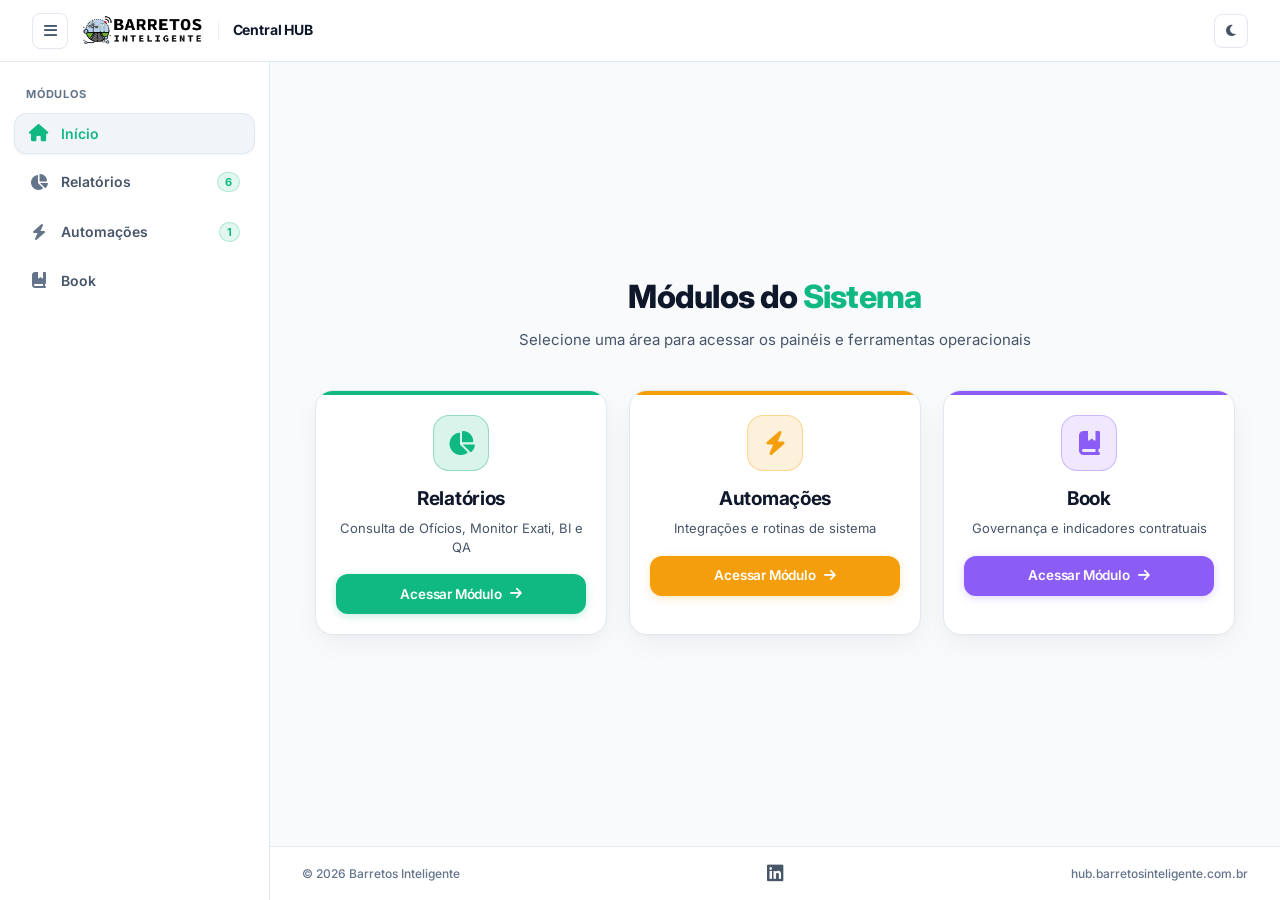
==== 00 - HUB/index.html @ e4163167 "feat(relatorios): adicionar dashboard BI PMO integrado com redirecionamento Power BI" ====
<!DOCTYPE html>
<html lang="pt-BR" data-theme="light">
<head>
    <script>
        (function() {
            try {
                var t = localStorage.getItem('pmo_theme') || localStorage.getItem('theme') || 'light';
                document.documentElement.setAttribute('data-theme', t);
            } catch (e) {}
        })();
    </script>
    <meta charset="UTF-8">
    <meta name="viewport" content="width=device-width, initial-scale=1.0, maximum-scale=1.0, user-scalable=no, viewport-fit=cover">
    <title>Central HUB • Barretos Inteligente</title>
    
    <!-- Favicon -->
    <link rel="icon" type="image/png" href="./img/favicon.png">
    <link rel="apple-touch-icon" href="./img/favicon.png">

    <!-- Google Fonts: Inter -->
    <link rel="preconnect" href="https://fonts.googleapis.com">
    <link rel="preconnect" href="https://fonts.gstatic.com" crossorigin>
    <link href="https://fonts.googleapis.com/css2?family=Inter:wght@300;400;500;600;700;800&display=swap" rel="stylesheet">

    <!-- Font Awesome Icons 6 -->
    <link rel="stylesheet" href="https://cdnjs.cloudflare.com/ajax/libs/font-awesome/6.5.1/css/all.min.css">

    <!-- CSS Oficial do HUB -->
    <link rel="stylesheet" href="./css/style.css">
    <link rel="stylesheet" href="./css/sidebar.css">
</head>
<body>
    <div class="hub-layout">
        <!-- Top Navigation Bar -->
        <header class="navbar">
            <div class="nav-left">
                <button id="btnToggleSidebar" class="sidebar-toggle-btn" title="Recolher / Expandir menu lateral" aria-label="Alternar barra lateral">
                    <i class="fa-solid fa-bars"></i>
                </button>
                <div class="brand-logo" id="brandLogoContainer">
                    <a href="/" class="brand-logo-link" id="mainBrandLogo" title="Barretos Inteligente - Central HUB">
                        <img src="./img/logo-ipbarretos-horizontal-alta.png" alt="Barretos Inteligente" class="brand-logo-img">
                    </a>
                    <div class="brand-divider"></div>
                    <div class="brand-text">
                        <span class="brand-title" id="hubBrandTitle">Central HUB</span>
                    </div>
                </div>
            </div>

            <div class="nav-right">
                <button id="btnThemeToggle" class="nav-btn" title="Alternar tema claro / escuro" aria-label="Alternar tema">
                    <i class="fa-solid fa-moon"></i>
                </button>
            </div>
        </header>

        <!-- Hub Body: Sidebar Lateral + Área Principal -->
        <div class="hub-body-wrapper">
            <!-- Barra Lateral Executiva -->
            <aside class="hub-sidebar" id="hubSidebar">
                <div class="sidebar-inner">
                    <div class="sidebar-section-label">Módulos</div>

                    <nav class="sidebar-nav" aria-label="Navegação Lateral">
                        <!-- Início / Home -->
                        <div class="sidebar-group">
                            <button class="sidebar-item active" data-tab="home" id="tabBtnHome" title="Página Inicial do HUB">
                                <div class="item-left">
                                    <i class="fa-solid fa-house item-icon"></i>
                                    <span class="item-text">Início</span>
                                </div>
                            </button>
                        </div>

                        <!-- Módulo 1: Relatórios -->
                        <div class="sidebar-group">
                            <button class="sidebar-item" data-tab="relatorios" id="tabBtnRelatorios" title="Módulo de Relatórios">
                                <div class="item-left">
                                    <i class="fa-solid fa-chart-pie item-icon"></i>
                                    <span class="item-text">Relatórios</span>
                                </div>
                                <span class="sidebar-badge" title="6 páginas disponíveis">6</span>
                            </button>

                            <!-- Submenu com as páginas vinculadas a Relatórios -->
                            <div class="sidebar-submenu" id="subRelatorios" style="display: none;">
                                <a href="/oficios" class="sidebar-subitem" id="sideLinkOficios" title="Acessar Consulta de Ofícios">
                                    <i class="fa-solid fa-folder-open sub-icon green"></i>
                                    <span class="sub-text">Consulta de Ofícios</span>
                                </a>
                                <a href="/exati" class="sidebar-subitem" id="sideLinkExati" title="Acessar Monitor Exati">
                                    <i class="fa-solid fa-chart-line sub-icon blue"></i>
                                    <span class="sub-text">Monitor Exati</span>
                                </a>
                                <a href="https://app.powerbi.com/links/31OdxYhV_S?ctid=8f24b6d2-08f5-4c1b-ad53-63695583dc0e&pbi_source=linkShare" target="_blank" rel="noopener noreferrer" class="sidebar-subitem" id="sideLinkBIEstoque" title="Acessar BI Estoque (Power BI)">
                                    <i class="fa-solid fa-chart-column sub-icon amber"></i>
                                    <span class="sub-text">BI Estoque</span>
                                </a>
                                <a href="https://app.powerbi.com/links/JFXSnNv-2H?ctid=8f24b6d2-08f5-4c1b-ad53-63695583dc0e&pbi_source=linkShare" target="_blank" rel="noopener noreferrer" class="sidebar-subitem" id="sideLinkBIPMO" title="Acessar BI PMO (Power BI)">
                                    <i class="fa-solid fa-diagram-project sub-icon amber"></i>
                                    <span class="sub-text">BI PMO</span>
                                </a>
                                <a href="/qa" class="sidebar-subitem" id="sideLinkQA" title="Acessar QA do Site">
                                    <i class="fa-solid fa-shield-halved sub-icon purple"></i>
                                    <span class="sub-text">QA do Site</span>
                                </a>
                                <a href="/painel-alison" class="sidebar-subitem" id="sideLinkPainelAlison" title="Acessar Painel Alison (Acesso Restrito)">
                                    <i class="fa-solid fa-user-shield sub-icon green"></i>
                                    <span class="sub-text">Painel Alison</span>
                                </a>
                            </div>
                        </div>

                        <!-- Módulo 2: Automações -->
                        <div class="sidebar-group">
                            <button class="sidebar-item" data-tab="automacoes" id="tabBtnAutomacoes" title="Módulo de Automações">
                                <div class="item-left">
                                    <i class="fa-solid fa-bolt item-icon"></i>
                                    <span class="item-text">Automações</span>
                                </div>
                                <span class="sidebar-badge" title="1 ferramenta disponível">1</span>
                            </button>

                            <!-- Submenu com as ferramentas de Automações -->
                            <div class="sidebar-submenu" id="subAutomacoes" style="display: none;">
                                <a href="/sala-agentes" class="sidebar-subitem" id="sideLinkSala" title="Sala de Agentes Autônomos">
                                    <i class="fa-solid fa-robot sub-icon purple"></i>
                                    <span class="sub-text">Sala de Agentes</span>
                                </a>
                            </div>
                        </div>

                        <!-- Módulo 3: Book -->
                        <div class="sidebar-group">
                            <button class="sidebar-item" data-tab="book" id="tabBtnBook" title="Módulo Book">
                                <div class="item-left">
                                    <i class="fa-solid fa-book-bookmark item-icon"></i>
                                    <span class="item-text">Book</span>
                                </div>
                            </button>
                        </div>
                    </nav>
                </div>
            </aside>

            <!-- Área Central de Conteúdo -->
            <div class="hub-main-area">
                <main class="hub-main">
                    <!-- PAINEL 0: INÍCIO (Primeira Página - Exibe os 3 Módulos) -->
                    <section class="hub-tab-panel active" id="panelHome">
                        <div class="hub-container">

                            <header class="hub-header">
                                <h1 class="hub-title">Módulos do <span>Sistema</span></h1>
                                <p class="hub-subtitle">Selecione uma área para acessar os painéis e ferramentas operacionais</p>
                            </header>

                            <div class="modules-home-grid">
                                <!-- Card 1: Relatórios -->
                                <div class="module-home-card relatorios-card" data-tab-target="relatorios">
                                    <div class="portal-card-glow"></div>
                                    <div class="portal-icon-box">
                                        <i class="fa-solid fa-chart-pie"></i>
                                    </div>
                                    <h2 class="portal-name">Relatórios</h2>
                                    <p class="module-home-desc">Consulta de Ofícios, Monitor Exati, BI e QA</p>
                                    <div class="portal-action-btn">
                                        <span>Acessar Módulo</span>
                                        <i class="fa-solid fa-arrow-right"></i>
                                    </div>
                                </div>

                                <!-- Card 2: Automações -->
                                <div class="module-home-card automacoes-card" data-tab-target="automacoes">
                                    <div class="portal-card-glow glow-amber"></div>
                                    <div class="portal-icon-box amber">
                                        <i class="fa-solid fa-bolt"></i>
                                    </div>
                                    <h2 class="portal-name">Automações</h2>
                                    <p class="module-home-desc">Integrações e rotinas de sistema</p>
                                    <div class="portal-action-btn amber">
                                        <span>Acessar Módulo</span>
                                        <i class="fa-solid fa-arrow-right"></i>
                                    </div>
                                </div>

                                <!-- Card 3: Book -->
                                <div class="module-home-card book-card" data-tab-target="book">
                                    <div class="portal-card-glow glow-purple"></div>
                                    <div class="portal-icon-box purple">
                                        <i class="fa-solid fa-book-bookmark"></i>
                                    </div>
                                    <h2 class="portal-name">Book</h2>
                                    <p class="module-home-desc">Governança e indicadores contratuais</p>
                                    <div class="portal-action-btn purple">
                                        <span>Acessar Módulo</span>
                                        <i class="fa-solid fa-arrow-right"></i>
                                    </div>
                                </div>
                            </div>
                        </div>
                    </section>

                    <!-- PAINEL 1: RELATÓRIOS (Contém Consulta de Ofícios e Monitor Exati) -->
                    <section class="hub-tab-panel" id="panelRelatorios">
                        <div class="hub-container">
                            <div class="back-nav-bar">
                                <button class="btn-back-home" data-tab-back="home">
                                    <i class="fa-solid fa-arrow-left"></i>
                                    <span>Voltar aos Módulos</span>
                                </button>
                            </div>

                            <header class="hub-header">
                                <h1 class="hub-title">Módulo de <span>Relatórios</span></h1>
                                <p class="hub-subtitle">Painéis de inteligência documental e operações</p>
                            </header>

                            <div class="portal-grid">
                                <!-- Card 1: Consulta de Ofícios -->
                                <a href="/oficios" class="portal-card oficios-card" id="cardOficios" title="Acessar Consulta de Ofícios">
                                    <div class="portal-card-glow"></div>
                                    <div class="portal-icon-box">
                                        <i class="fa-solid fa-folder-open"></i>
                                    </div>
                                    <h2 class="portal-name">Consulta de Ofícios</h2>
                                    <div class="portal-action-btn" id="btnOpenOficios">
                                        <span>Acessar Painel de Ofícios</span>
                                        <i class="fa-solid fa-arrow-right"></i>
                                    </div>
                                </a>

                                <!-- Card 2: Monitor Exati -->
                                <a href="/exati" class="portal-card exati-card" id="cardExati" title="Acessar Monitor Exati">
                                    <div class="portal-card-glow"></div>
                                    <div class="portal-icon-box">
                                        <i class="fa-solid fa-chart-line"></i>
                                    </div>
                                    <h2 class="portal-name">Monitor Exati</h2>
                                    <div class="portal-action-btn blue" id="btnOpenExati">
                                        <span>Acessar Monitor Exati</span>
                                        <i class="fa-solid fa-arrow-right"></i>
                                    </div>
                                </a>

                                <!-- Card 3: BI Estoque -->
                                <a href="https://app.powerbi.com/links/31OdxYhV_S?ctid=8f24b6d2-08f5-4c1b-ad53-63695583dc0e&pbi_source=linkShare" target="_blank" rel="noopener noreferrer" class="portal-card bi-card" id="cardBIEstoque" title="Acessar BI Estoque no Power BI">
                                    <div class="portal-card-glow glow-amber"></div>
                                    <div class="portal-icon-box amber">
                                        <i class="fa-solid fa-chart-column"></i>
                                    </div>
                                    <h2 class="portal-name">BI Estoque</h2>
                                    <div class="portal-action-btn amber" id="btnOpenBIEstoque">
                                        <span>Acessar Power BI</span>
                                        <i class="fa-solid fa-arrow-up-right-from-square"></i>
                                    </div>
                                </a>

                                <!-- Card 4: BI PMO -->
                                <a href="https://app.powerbi.com/links/JFXSnNv-2H?ctid=8f24b6d2-08f5-4c1b-ad53-63695583dc0e&pbi_source=linkShare" target="_blank" rel="noopener noreferrer" class="portal-card bi-card" id="cardBIPMO" title="Acessar BI PMO no Power BI">
                                    <div class="portal-card-glow glow-amber"></div>
                                    <div class="portal-icon-box amber">
                                        <i class="fa-solid fa-diagram-project"></i>
                                    </div>
                                    <h2 class="portal-name">BI PMO</h2>
                                    <div class="portal-action-btn amber" id="btnOpenBIPMO">
                                        <span>Acessar Power BI</span>
                                        <i class="fa-solid fa-arrow-up-right-from-square"></i>
                                    </div>
                                </a>

                                <!-- Card 4: QA do Site -->
                                <a href="/qa" class="portal-card qa-card" id="cardQA" title="Acessar Auditoria & QA do Site">
                                    <div class="portal-card-glow glow-purple"></div>
                                    <div class="portal-icon-box purple">
                                        <i class="fa-solid fa-shield-halved"></i>
                                    </div>
                                    <h2 class="portal-name">QA do Site</h2>
                                    <div class="portal-action-btn purple" id="btnOpenQA">
                                        <span>Acessar Painel de QA</span>
                                        <i class="fa-solid fa-arrow-right"></i>
                                    </div>
                                </a>
                                <a href="/painel-alison" class="portal-card alison-card" id="cardPainelAlison" title="Acessar Painel Alison (Acesso Restrito)">
                                    <div class="portal-card-glow glow-green"></div>
                                    <div class="portal-icon-box green">
                                        <i class="fa-solid fa-user-shield"></i>
                                    </div>
                                    <h2 class="portal-name">Painel Alison</h2>
                                    <div class="portal-action-btn green" id="btnOpenPainelAlison">
                                        <span>Acessar Painel</span>
                                        <i class="fa-solid fa-lock"></i>
                                    </div>
                                </a>
                            </div>
                        </div>
                    </section>

                    <!-- PAINEL 2: AUTOMAÇÕES (Sala de Agentes Autônomos) -->
                    <section class="hub-tab-panel" id="panelAutomacoes">
                        <div class="hub-container">
                            <div class="back-nav-bar">
                                <button class="btn-back-home" data-tab-back="home">
                                    <i class="fa-solid fa-arrow-left"></i>
                                    <span>Voltar aos Módulos</span>
                                </button>
                            </div>

                            <header class="hub-header">
                                <h1 class="hub-title">Módulo de <span>Automações</span></h1>
                                <p class="hub-subtitle">Centro de inteligência e agentes virtuais autônomos</p>
                            </header>

                            <div class="portal-grid">
                                <a href="/sala-agentes" class="portal-card sala-card" id="cardSalaAgentes" title="Acessar Sala de Operações de Agentes">
                                    <div class="portal-card-glow"></div>
                                    <div class="portal-icon-box green">
                                        <i class="fa-solid fa-robot"></i>
                                    </div>
                                    <h2 class="portal-name">Sala de Agentes Autônomos</h2>
                                    <div class="portal-action-btn green" id="btnOpenSala">
                                        <span>Entrar na Sala de Agentes</span>
                                        <i class="fa-solid fa-arrow-right"></i>
                                    </div>
                                </a>
                            </div>
                        </div>
                    </section>

                    <!-- PAINEL 3: BOOK (Livro de Governança & Inovações) -->
                    <section class="hub-tab-panel" id="panelBook">
                        <div class="hub-container">
                            <div class="back-nav-bar">
                                <button class="btn-back-home" data-tab-back="home">
                                    <i class="fa-solid fa-arrow-left"></i>
                                    <span>Voltar aos Módulos</span>
                                </button>
                            </div>

                            <header class="hub-header">
                                <h1 class="hub-title">Módulo <span>Book</span></h1>
                                <p class="hub-subtitle">Governança viva, indicadores e inovações da concessão</p>
                            </header>

                            <div class="portal-grid">
                                <a href="/book" class="portal-card book-portal-card" id="cardBookPortal" title="Acessar Book de Governança">
                                    <div class="portal-card-glow glow-purple"></div>
                                    <div class="portal-icon-box purple">
                                        <i class="fa-solid fa-book-bookmark"></i>
                                    </div>
                                    <h2 class="portal-name">Book de Governança &amp; Inovação</h2>
                                    <div class="portal-action-btn purple" id="btnOpenBookPortal">
                                        <span>Acessar Livro de Governança</span>
                                        <i class="fa-solid fa-arrow-right"></i>
                                    </div>
                                </a>
                            </div>
                        </div>
                    </section>
                </main>

                <!-- Footer Oficial no Rodapé da Página -->
                <footer class="hub-footer">
                    <div class="footer-left">
                        <span>&copy; 2026 Barretos Inteligente</span>
                    </div>
                    <div class="footer-center">
                        <a href="https://www.linkedin.com/in/alisonviper/" target="_blank" rel="noopener noreferrer" class="footer-linkedin-link" title="LinkedIn • Alison Persil" aria-label="Perfil do LinkedIn de Alison Persil">
                            <i class="fa-brands fa-linkedin"></i>
                        </a>
                    </div>
                    <div class="footer-links">
                        <span>hub.barretosinteligente.com.br</span>
                    </div>
                </footer>
            </div>
        </div>
    </div>

    <!-- Script de Inicialização e Rádio Global -->
    <script src="/js/radio.js" defer></script>
    <script src="./js/hub.js"></script>
</body>
</html>
---- 00 - HUB/css/style.css ----
/* ==========================================================================
   BARRETOS INTELIGENTE - HUB CENTRAL PMO & CCO
   Launchpad Executivo Direto: Painel de Ofícios & Monitor Exati
   ========================================================================== */

:root, :root[data-theme="light"] {
    /* Color Palette - Light Theme (Default Corporativo PMO) */
    --bg-app: #f8fafc;
    --bg-main: #f8fafc;
    --bg-card: #ffffff;
    --bg-card-hover: #f1f5f9;
    --bg-header: #ffffff;

    --border-color: #e2e8f0;
    --border-subtle: #edf2f7;
    --border-card: #e2e8f0;
    --border-card-hover: #2563eb;

    --text-primary: #0f172a;
    --text-main: #0f172a;
    --text-secondary: #475569;
    --text-muted: #64748b;
    --text-dim: #94a3b8;

    --primary: #2563eb;
    --primary-hover: #1d4ed8;
    --primary-glow: rgba(37, 99, 235, 0.22);

    --accent-emerald: #10b981;
    --accent-emerald-hover: #059669;
    --accent-emerald-glow: rgba(16, 185, 129, 0.16);
    --accent-emerald-subtle: rgba(16, 185, 129, 0.08);
    
    --accent-blue: #2563eb;
    --accent-blue-hover: #1d4ed8;
    --accent-blue-glow: rgba(37, 99, 235, 0.16);
    --accent-blue-subtle: rgba(37, 99, 235, 0.08);

    --badge-bg: #f1f5f9;

    --shadow-sm: 0 1px 3px rgba(0, 0, 0, 0.05);
    --shadow-card: 0 10px 30px -4px rgba(15, 23, 42, 0.06), 0 2px 8px rgba(15, 23, 42, 0.02);
    --shadow-hover-emerald: 0 20px 40px -8px rgba(16, 185, 129, 0.24), 0 8px 16px rgba(16, 185, 129, 0.08);
    --shadow-hover-blue: 0 20px 40px -8px rgba(37, 99, 235, 0.24), 0 8px 16px rgba(37, 99, 235, 0.08);

    --radius-sm: 8px;
    --radius-md: 12px;
    --radius-lg: 20px;
    --radius-xl: 28px;
    --radius-full: 9999px;

    --transition: all 0.25s cubic-bezier(0.16, 1, 0.3, 1);
}

[data-theme="dark"] {
    /* Color Palette - Dark Theme (Modo CCO / Noturno Oficial) */
    --bg-app: #0b1120;
    --bg-main: #0b1120;
    --bg-card: #131c31;
    --bg-card-hover: #1e293b;
    --bg-header: #070d19;

    --border-color: #1e2d4a;
    --border-subtle: #19253d;
    --border-card: #1e2d4a;
    --border-card-hover: #3b82f6;

    --text-primary: #f8fafc;
    --text-main: #f8fafc;
    --text-secondary: #94a3b8;
    --text-muted: #64748b;
    --text-dim: #475569;

    --primary: #3b82f6;
    --primary-hover: #2563eb;
    --primary-glow: rgba(59, 130, 246, 0.25);

    --badge-bg: #1e293b;

    --shadow-sm: 0 1px 3px rgba(0, 0, 0, 0.4);
    --shadow-card: 0 14px 35px -5px rgba(0, 0, 0, 0.5);
    --shadow-hover-emerald: 0 22px 45px -5px rgba(16, 185, 129, 0.35);
    --shadow-hover-blue: 0 22px 45px -5px rgba(37, 99, 235, 0.35);
}

/* ==========================================================================
   Base & Reset
   ========================================================================== */
* {
    margin: 0;
    padding: 0;
    box-sizing: border-box;
}

html, body {
    height: 100%;
}

body {
    font-family: 'Inter', -apple-system, BlinkMacSystemFont, "Segoe UI", Roboto, sans-serif;
    background-color: var(--bg-main);
    color: var(--text-primary);
    line-height: 1.5;
    -webkit-font-smoothing: antialiased;
    overflow-x: hidden;
    transition: background-color 0.25s ease, color 0.25s ease;
}

.hub-layout {
    display: flex;
    flex-direction: column;
    min-height: 100vh;
}

/* ==========================================================================
   Top Navigation Bar
   ========================================================================== */
.navbar {
    height: 62px;
    background-color: var(--bg-header);
    border-bottom: 1px solid var(--border-color);
    display: flex;
    align-items: center;
    justify-content: space-between;
    padding: 0 32px;
    position: sticky;
    top: 0;
    z-index: 100;
    backdrop-filter: blur(12px);
    -webkit-backdrop-filter: blur(12px);
    transition: var(--transition);
}

.nav-left {
    display: flex;
    align-items: center;
}

.sidebar-toggle-btn {
    display: inline-flex;
    align-items: center;
    justify-content: center;
    width: 36px;
    height: 36px;
    border-radius: var(--radius-md);
    background: var(--bg-card);
    border: 1px solid var(--border-color);
    color: var(--text-secondary);
    font-size: 14px;
    cursor: pointer;
    transition: var(--transition);
    margin-right: 14px;
}

.sidebar-toggle-btn:hover {
    color: var(--text-primary);
    border-color: var(--accent-emerald);
    background: var(--bg-card-hover);
}

.brand-logo {
    display: flex;
    align-items: center;
    text-decoration: none;
    color: inherit;
    gap: 12px;
}

.brand-logo-link {
    display: inline-flex;
    align-items: center;
    text-decoration: none !important;
    line-height: 0;
    cursor: pointer;
    flex-shrink: 0;
}

.brand-logo-link:hover {
    text-decoration: none !important;
    opacity: 0.92;
}

.brand-logo-img {
    height: 32px;
    width: auto;
    max-width: 180px;
    object-fit: contain;
    transition: var(--transition);
}

[data-theme="dark"] .brand-logo-img {
    background: rgba(255, 255, 255, 0.95);
    padding: 2px 6px;
    border-radius: 6px;
    box-shadow: 0 2px 6px rgba(0, 0, 0, 0.3);
}

.brand-divider {
    height: 20px;
    width: 1px;
    background-color: var(--border-color);
    margin: 0 4px;
    opacity: 0.6;
}

.brand-text {
    display: flex;
    flex-direction: column;
    cursor: default;
    user-select: none;
}

.brand-title {
    font-size: 15px;
    font-weight: 700;
    letter-spacing: -0.2px;
    color: var(--text-primary);
    display: flex;
    align-items: center;
    gap: 6px;
    cursor: default;
}

.brand-title .hub-tag {
    font-size: 10px;
    font-weight: 800;
    text-transform: uppercase;
    padding: 2px 7px;
    border-radius: var(--radius-full);
    background: var(--accent-emerald-glow);
    color: var(--accent-emerald);
    letter-spacing: 0.5px;
}

.brand-subtitle {
    font-size: 11px;
    font-weight: 500;
    color: var(--text-muted);
}

.nav-right {
    display: flex;
    align-items: center;
    gap: 12px;
}

.system-status-pill {
    display: flex;
    align-items: center;
    gap: 8px;
    padding: 6px 14px;
    background: var(--badge-bg);
    border: 1px solid var(--border-color);
    border-radius: var(--radius-full);
    font-size: 12px;
    font-weight: 600;
    color: var(--text-secondary);
}

.pulse-dot {
    width: 8px;
    height: 8px;
    border-radius: 50%;
    background-color: var(--accent-emerald);
    box-shadow: 0 0 0 0 rgba(16, 163, 127, 0.7);
    animation: pulse 2s infinite cubic-bezier(0.66, 0, 0, 1);
}

@keyframes pulse {
    0% {
        box-shadow: 0 0 0 0 rgba(16, 163, 127, 0.7);
    }
    70% {
        box-shadow: 0 0 0 8px rgba(16, 163, 127, 0);
    }
    100% {
        box-shadow: 0 0 0 0 rgba(16, 163, 127, 0);
    }
}

.nav-btn {
    display: inline-flex;
    align-items: center;
    justify-content: center;
    width: 36px;
    height: 36px;
    border-radius: var(--radius-md);
    background-color: var(--bg-card);
    border: 1px solid var(--border-color);
    color: var(--text-secondary);
    font-size: 13px;
    cursor: pointer;
    transition: var(--transition);
}

.nav-btn:hover {
    color: var(--text-primary);
    border-color: var(--text-muted);
}

/* ==========================================================================
   Hub Layout: Body Wrapper, Sidebar & Main Content Area
   ========================================================================== */
.hub-body-wrapper {
    display: flex;
    flex: 1;
    min-height: calc(100vh - 62px);
    position: relative;
}

/* ==========================================================================
   Barra Lateral Executiva (Sidebar)
   ========================================================================== */
.hub-sidebar {
    width: 270px;
    min-width: 270px;
    background-color: var(--bg-card);
    border-right: 1px solid var(--border-color);
    display: flex;
    flex-direction: column;
    transition: width 0.28s cubic-bezier(0.16, 1, 0.3, 1), transform 0.28s cubic-bezier(0.16, 1, 0.3, 1);
    position: sticky;
    top: 62px;
    height: calc(100vh - 62px);
    max-height: calc(100vh - 62px);
    align-self: flex-start;
    overflow-y: auto;
    overflow-x: hidden;
    z-index: 40;
    flex-shrink: 0;
    box-sizing: border-box;
}

/* Custom scrollbar discreta para a sidebar quando necessário */
.hub-sidebar::-webkit-scrollbar {
    width: 4px;
}

.hub-sidebar::-webkit-scrollbar-track {
    background: transparent;
}

.hub-sidebar::-webkit-scrollbar-thumb {
    background: rgba(148, 163, 184, 0.3);
    border-radius: 4px;
}

.hub-sidebar::-webkit-scrollbar-thumb:hover {
    background: rgba(148, 163, 184, 0.5);
}

.hub-sidebar.collapsed {
    width: 78px;
    min-width: 78px;
}

.sidebar-inner {
    padding: 24px 14px;
    display: flex;
    flex-direction: column;
    min-height: 100%;
    box-sizing: border-box;
}

.sidebar-section-label {
    font-size: 11px;
    font-weight: 700;
    text-transform: uppercase;
    letter-spacing: 0.8px;
    color: var(--text-muted);
    padding: 0 12px 10px 12px;
    transition: opacity 0.2s ease;
}

.hub-sidebar.collapsed .sidebar-section-label {
    opacity: 0;
    height: 0;
    padding: 0;
    margin: 0;
    overflow: hidden;
}

.sidebar-nav {
    display: flex;
    flex-direction: column;
    gap: 6px;
}

.sidebar-group {
    display: flex;
    flex-direction: column;
}

.sidebar-item {
    width: 100%;
    display: flex;
    align-items: center;
    justify-content: space-between;
    padding: 11px 14px;
    border-radius: var(--radius-md);
    border: 1px solid transparent;
    background: transparent;
    color: var(--text-secondary);
    font-family: inherit;
    font-size: 14px;
    font-weight: 600;
    cursor: pointer;
    transition: var(--transition);
    text-align: left;
}

.sidebar-item:hover {
    background: var(--badge-bg);
    color: var(--text-primary);
}

.sidebar-item.active {
    background: var(--badge-bg);
    border-color: var(--border-color);
    color: var(--accent-emerald);
    box-shadow: var(--shadow-sm);
}

[data-theme="dark"] .sidebar-item.active {
    background: rgba(16, 185, 129, 0.1);
    border-color: rgba(16, 185, 129, 0.28);
    color: #34d399;
}

.sidebar-item .item-left {
    display: flex;
    align-items: center;
    gap: 12px;
}

.sidebar-item .item-icon {
    font-size: 16px;
    width: 20px;
    text-align: center;
    color: var(--text-muted);
    transition: color 0.2s ease, transform 0.2s ease;
}

.sidebar-item:hover .item-icon,
.sidebar-item.active .item-icon {
    color: var(--accent-emerald);
    transform: scale(1.08);
}

.sidebar-badge {
    font-size: 11px;
    font-weight: 700;
    padding: 2px 7px;
    border-radius: var(--radius-full);
    background: var(--accent-emerald-subtle);
    color: var(--accent-emerald);
    border: 1px solid rgba(16, 185, 129, 0.25);
}

.sidebar-pill-badge {
    display: none !important;
}

/* Submenu de páginas vinculadas (em Relatórios) */
.sidebar-submenu {
    display: flex;
    flex-direction: column;
    gap: 3px;
    padding: 4px 0 6px 36px;
    position: relative;
}

.sidebar-submenu::before {
    content: '';
    position: absolute;
    left: 23px;
    top: 4px;
    bottom: 8px;
    width: 2px;
    background: var(--border-color);
    border-radius: 2px;
}

.sidebar-subitem {
    display: flex;
    align-items: center;
    gap: 9px;
    padding: 7px 10px;
    border-radius: var(--radius-sm);
    color: var(--text-secondary);
    text-decoration: none;
    font-size: 12.5px;
    font-weight: 500;
    transition: var(--transition);
}

.sidebar-subitem:hover {
    background: var(--badge-bg);
    color: var(--text-primary);
    transform: translateX(2px);
}

.sidebar-subitem .sub-icon {
    font-size: 13px;
}

.sidebar-subitem .sub-icon.green,
.sidebar-subitem .sub-icon.emerald {
    color: var(--accent-emerald);
}

.sidebar-subitem .sub-icon.blue {
    color: var(--accent-blue);
}

.sidebar-subitem .sub-icon.purple {
    color: #a855f7;
}

.sidebar-subitem .sub-icon.amber,
.sidebar-subitem .sub-icon.yellow {
    color: #f59e0b;
}

.sidebar-spacer {
    flex: 1;
}

/* Card Informativo no Rodapé da Sidebar */
.sidebar-info-card {
    display: flex;
    align-items: center;
    gap: 12px;
    padding: 12px 14px;
    background: var(--badge-bg);
    border: 1px solid var(--border-color);
    border-radius: var(--radius-md);
    margin-top: 20px;
}

.sic-icon {
    width: 34px;
    height: 34px;
    border-radius: var(--radius-sm);
    background: var(--accent-emerald-glow);
    color: var(--accent-emerald);
    display: flex;
    align-items: center;
    justify-content: center;
    font-size: 15px;
    flex-shrink: 0;
}

.sic-title {
    font-size: 12px;
    font-weight: 700;
    color: var(--text-primary);
}

.sic-sub {
    font-size: 10.5px;
    color: var(--text-muted);
}

/* Ajustes no estado colapsado da barra lateral */
.hub-sidebar.collapsed .item-text,
.hub-sidebar.collapsed .sidebar-badge,
.hub-sidebar.collapsed .sidebar-pill-badge,
.hub-sidebar.collapsed .sidebar-submenu,
.hub-sidebar.collapsed .sic-info {
    display: none !important;
}

.hub-sidebar.collapsed .sidebar-item {
    justify-content: center;
    padding: 12px 0;
}

.hub-sidebar.collapsed .sidebar-item .item-left {
    gap: 0;
}

.hub-sidebar.collapsed .sidebar-item .item-icon {
    width: auto;
    font-size: 18px;
}

.hub-sidebar.collapsed .sidebar-info-card {
    justify-content: center;
    padding: 12px 0;
}

/* ==========================================================================
   Área Principal & Abas
   ========================================================================== */
.hub-main-area {
    flex: 1;
    display: flex;
    flex-direction: column;
    min-width: 0;
    background-color: var(--bg-main);
}

.hub-tab-panel {
    display: none;
    opacity: 0;
    width: 100%;
}

.hub-tab-panel.active {
    display: block;
    opacity: 1;
    animation: fadeInTab 0.28s cubic-bezier(0.16, 1, 0.3, 1);
}

@keyframes fadeInTab {
    from {
        opacity: 0;
        transform: translateY(6px);
    }
    to {
        opacity: 1;
        transform: translateY(0);
    }
}

/* Central Launchpad Main Section */
.hub-main {
    flex: 1;
    display: flex;
    flex-direction: column;
    align-items: center;
    justify-content: center;
    padding: 40px 24px;
}

.hub-container {
    max-width: 980px;
    width: 100%;
    margin: 0 auto;
    text-align: center;
}

.hub-header {
    margin-bottom: 38px;
}

.hub-header-badge {
    display: inline-flex;
    align-items: center;
    gap: 8px;
    padding: 5px 14px;
    border-radius: var(--radius-full);
    background: var(--badge-bg);
    border: 1px solid var(--border-color);
    color: var(--text-secondary);
    font-size: 11.5px;
    font-weight: 700;
    text-transform: uppercase;
    letter-spacing: 0.6px;
    margin-bottom: 14px;
}

.hub-header-badge i {
    color: var(--accent-emerald);
}

.hub-title {
    font-size: 32px;
    font-weight: 800;
    letter-spacing: -0.7px;
    color: var(--text-primary);
    margin-bottom: 8px;
}

.hub-title span {
    color: var(--accent-emerald);
}

.hub-subtitle {
    font-size: 15px;
    color: var(--text-secondary);
    font-weight: 400;
    max-width: 580px;
    margin: 0 auto;
}

/* ==========================================================================
   Portal Cards Grid (Os 2 Destaques Centrais)
   ========================================================================== */
.portal-grid {
    display: grid;
    grid-template-columns: repeat(2, 1fr);
    gap: 20px;
    max-width: 680px;
    margin: 0 auto;
    width: 100%;
}

.portal-card {
    background: var(--bg-card);
    border: 1.5px solid var(--border-color);
    border-radius: 18px;
    padding: 24px 20px 20px;
    display: flex;
    flex-direction: column;
    align-items: center;
    text-align: center;
    text-decoration: none;
    color: inherit;
    box-shadow: var(--shadow-card);
    transition: var(--transition);
    position: relative;
    overflow: hidden;
    cursor: pointer;
}

/* Accent Top Glow Line */
.portal-card-glow {
    position: absolute;
    top: 0;
    left: 0;
    right: 0;
    height: 4px;
    background: var(--accent-emerald);
    transition: var(--transition);
}

.portal-card.exati-card .portal-card-glow {
    background: var(--accent-blue);
}

.portal-card:hover {
    transform: translateY(-5px);
    background: var(--bg-card-hover);
}

.portal-card.oficios-card:hover {
    border-color: var(--accent-emerald);
    box-shadow: var(--shadow-hover-emerald);
}

.portal-card.exati-card:hover {
    border-color: var(--accent-blue);
    box-shadow: var(--shadow-hover-blue);
}

.portal-card.bi-card:hover {
    border-color: #f59e0b;
    box-shadow: 0 12px 28px -6px rgba(245, 158, 11, 0.35);
}

.portal-card.qa-card:hover {
    border-color: #8b5cf6;
    box-shadow: 0 12px 28px -6px rgba(139, 92, 246, 0.35);
}

/* Icon Box Compacto */
.portal-icon-box {
    width: 56px;
    height: 56px;
    border-radius: 16px;
    background: var(--accent-emerald-glow);
    border: 1px solid rgba(16, 163, 127, 0.35);
    display: flex;
    align-items: center;
    justify-content: center;
    font-size: 24px;
    color: var(--accent-emerald);
    margin-bottom: 14px;
    transition: var(--transition);
}

.portal-card.exati-card .portal-icon-box {
    background: var(--accent-blue-glow);
    border-color: rgba(37, 99, 235, 0.35);
    color: var(--accent-blue);
}

.portal-card:hover .portal-icon-box {
    transform: scale(1.08);
}

.portal-name {
    font-size: 19px;
    font-weight: 700;
    letter-spacing: -0.3px;
    color: var(--text-primary);
    margin-bottom: 16px;
}

/* Action Button Compacto - Padrão Unificado */
.portal-action-btn {
    width: 100%;
    height: 40px;
    border: none;
    outline: none;
    border-radius: var(--radius-md);
    background: var(--accent-emerald);
    color: #ffffff;
    font-size: 13.5px;
    font-weight: 600;
    font-family: inherit;
    letter-spacing: -0.2px;
    display: flex;
    align-items: center;
    justify-content: center;
    gap: 8px;
    transition: var(--transition);
    box-shadow: 0 2px 8px rgba(16, 185, 129, 0.25);
    cursor: pointer;
    user-select: none;
    box-sizing: border-box;
    text-decoration: none;
}

.portal-action-btn.blue {
    background: var(--accent-blue);
    box-shadow: 0 2px 8px rgba(37, 99, 235, 0.25);
}

.portal-action-btn.amber {
    background: #f59e0b;
    box-shadow: 0 2px 8px rgba(245, 158, 11, 0.25);
}

.portal-action-btn.purple {
    background: #8b5cf6;
    box-shadow: 0 2px 8px rgba(139, 92, 246, 0.25);
}

.portal-card:hover .portal-action-btn,
.module-home-card:hover .portal-action-btn {
    transform: translateY(-2px);
}

.portal-card:hover .portal-action-btn i,
.module-home-card:hover .portal-action-btn i {
    transform: translateX(5px);
    transition: transform 0.2s ease;
}

.portal-card.oficios-card:hover .portal-action-btn,
.module-home-card.relatorios-card:hover .portal-action-btn {
    background: var(--accent-emerald-hover);
    box-shadow: 0 6px 20px rgba(16, 185, 129, 0.45);
}

.portal-card.exati-card:hover .portal-action-btn,
.portal-card.exati-card:hover .portal-action-btn.blue {
    background: var(--accent-blue-hover);
    box-shadow: 0 6px 20px rgba(37, 99, 235, 0.45);
}

.portal-card.bi-card:hover .portal-action-btn,
.portal-card.bi-card:hover .portal-action-btn.amber {
    background: #d97706;
    box-shadow: 0 6px 20px rgba(245, 158, 11, 0.45);
}

.portal-card.qa-card:hover .portal-action-btn,
.portal-card.qa-card:hover .portal-action-btn.purple {
    background: #7c3aed;
    box-shadow: 0 6px 20px rgba(139, 92, 246, 0.45);
}

.module-home-card.automacoes-card:hover .portal-action-btn.amber {
    background: #d97706;
    box-shadow: 0 6px 20px rgba(245, 158, 11, 0.45);
}

.module-home-card.book-card:hover .portal-action-btn.purple {
    background: #7c3aed;
    box-shadow: 0 6px 20px rgba(139, 92, 246, 0.45);
}

/* ==========================================================================
   Grade de Módulos (Primeira Página / Home)
   ========================================================================== */
.modules-home-grid {
    display: grid;
    grid-template-columns: repeat(3, 1fr);
    gap: 22px;
    max-width: 920px;
    margin: 0 auto;
    width: 100%;
}

.module-home-card {
    background: var(--bg-card);
    border: 1.5px solid var(--border-color);
    border-radius: 18px;
    padding: 24px 20px 20px;
    display: flex;
    flex-direction: column;
    align-items: center;
    text-align: center;
    text-decoration: none;
    color: inherit;
    box-shadow: var(--shadow-card);
    transition: var(--transition);
    position: relative;
    overflow: hidden;
    cursor: pointer;
}

.module-home-card:hover {
    transform: translateY(-5px);
    background: var(--bg-card-hover);
}

.module-home-card.relatorios-card:hover {
    border-color: var(--accent-emerald);
    box-shadow: var(--shadow-hover-emerald);
}

.module-home-card.automacoes-card:hover {
    border-color: #f59e0b;
    box-shadow: 0 20px 40px -8px rgba(245, 158, 11, 0.28), 0 8px 16px rgba(245, 158, 11, 0.1);
}

.module-home-card.book-card:hover {
    border-color: #8b5cf6;
    box-shadow: 0 20px 40px -8px rgba(139, 92, 246, 0.28), 0 8px 16px rgba(139, 92, 246, 0.1);
}

.module-home-card .portal-name {
    margin-bottom: 6px;
}

.module-home-desc {
    font-size: 13px;
    color: var(--text-secondary);
    margin-bottom: 18px;
    line-height: 1.4;
    display: flex;
    align-items: center;
    justify-content: center;
}

.portal-card-glow.glow-amber {
    background: #f59e0b;
}

.portal-card-glow.glow-purple {
    background: #8b5cf6;
}

.portal-icon-box.amber {
    background: rgba(245, 158, 11, 0.14);
    border-color: rgba(245, 158, 11, 0.35);
    color: #f59e0b;
}

.portal-icon-box.purple {
    background: rgba(139, 92, 246, 0.14);
    border-color: rgba(139, 92, 246, 0.35);
    color: #8b5cf6;
}

/* ==========================================================================
   Navegação de Retorno & Placeholder Vazio
   ========================================================================== */
.back-nav-bar {
    width: 100%;
    max-width: 680px;
    margin: 0 auto 16px auto;
    display: flex;
    justify-content: flex-start;
}

.btn-back-home {
    display: inline-flex;
    align-items: center;
    gap: 8px;
    padding: 7px 16px;
    border-radius: var(--radius-full);
    background: var(--bg-card);
    border: 1px solid var(--border-color);
    color: var(--text-secondary);
    font-size: 13px;
    font-weight: 600;
    cursor: pointer;
    transition: var(--transition);
}

.btn-back-home:hover {
    color: var(--text-primary);
    border-color: var(--accent-emerald);
    background: var(--bg-card-hover);
    transform: translateX(-2px);
}

.empty-module-placeholder {
    max-width: 500px;
    margin: 40px auto 20px auto;
    padding: 48px 24px;
    border: 1.5px dashed var(--border-color);
    border-radius: 18px;
    display: flex;
    flex-direction: column;
    align-items: center;
    justify-content: center;
    gap: 14px;
    color: var(--text-muted);
}

.empty-module-placeholder i {
    font-size: 32px;
    opacity: 0.5;
}

.empty-module-placeholder p {
    font-size: 14px;
    font-weight: 500;
}

@media (max-width: 900px) {
    .modules-home-grid {
        grid-template-columns: 1fr;
        gap: 16px;
        max-width: 380px;
    }
}

/* ==========================================================================
   Footer
   ========================================================================== */
.hub-footer {
    height: 54px;
    border-top: 1px solid var(--border-color);
    background: var(--bg-header);
    padding: 0 32px;
    display: grid;
    grid-template-columns: 1fr auto 1fr;
    align-items: center;
    font-size: 12px;
    color: var(--text-muted);
    flex-shrink: 0;
    width: 100%;
    box-sizing: border-box;
    z-index: 20;
    margin-top: auto;
    transition: background-color 0.25s ease, border-color 0.25s ease, color 0.25s ease;
}

[data-theme="dark"] .hub-footer {
    background: var(--bg-header);
    border-top-color: var(--border-color);
    color: var(--text-muted);
}

.hub-footer .footer-left {
    justify-self: start;
    display: flex;
    align-items: center;
    gap: 8px;
    font-weight: 500;
}

.hub-footer .footer-center {
    justify-self: center;
    display: flex;
    align-items: center;
    justify-content: center;
}

.hub-footer .footer-links,
.hub-footer .footer-right {
    justify-self: end;
    display: flex;
    align-items: center;
    gap: 12px;
    font-weight: 500;
}

.hub-footer .footer-links a {
    color: var(--text-secondary);
    text-decoration: none;
    font-weight: 500;
    transition: var(--transition);
}

.hub-footer .footer-links a:hover {
    color: var(--accent-emerald);
}

/* Ícone Central do LinkedIn */
.footer-linkedin-link {
    display: inline-flex;
    align-items: center;
    justify-content: center;
    width: 32px;
    height: 32px;
    border-radius: 50%;
    color: var(--text-secondary);
    font-size: 19px;
    transition: all 0.22s cubic-bezier(0.16, 1, 0.3, 1);
    text-decoration: none;
    background: transparent;
    border: 1px solid transparent;
}

.footer-linkedin-link:hover {
    color: #0a66c2;
    background: rgba(10, 102, 194, 0.1);
    border-color: rgba(10, 102, 194, 0.25);
    transform: translateY(-2px) scale(1.15);
    box-shadow: 0 4px 12px rgba(10, 102, 194, 0.2);
}

[data-theme="dark"] .footer-linkedin-link:hover {
    color: #38bdf8;
    background: rgba(56, 189, 248, 0.12);
    border-color: rgba(56, 189, 248, 0.25);
    box-shadow: 0 4px 12px rgba(56, 189, 248, 0.25);
}

/* ==========================================================================
   Mobile & Responsive Adaptability (100% Fluido em Celulares e Tablets)
   ========================================================================== */
@media (max-width: 1024px) {
    .future-grid {
        grid-template-columns: repeat(2, 1fr);
        gap: 20px;
    }
}

@media (max-width: 860px) {
    .portal-grid {
        grid-template-columns: 1fr;
        gap: 20px;
    }
    .future-grid {
        grid-template-columns: 1fr;
        gap: 18px;
    }
    .navbar {
        padding: 0 16px;
    }
    .hub-sidebar {
        position: fixed;
        top: 0;
        bottom: 0;
        left: 0;
        height: 100vh;
        height: 100dvh;
        max-height: 100vh;
        max-height: 100dvh;
        z-index: 90;
        transform: translateX(-100%);
        box-shadow: none;
        visibility: hidden;
        pointer-events: none;
        padding-top: calc(62px + env(safe-area-inset-top, 0px));
        box-sizing: border-box;
        overflow-y: auto;
        overflow-x: hidden;
        transition: transform 0.28s cubic-bezier(0.16, 1, 0.3, 1), visibility 0.28s ease, box-shadow 0.28s ease;
    }
    .hub-sidebar.mobile-open {
        transform: translateX(0);
        visibility: visible;
        pointer-events: auto;
        box-shadow: 10px 0 30px rgba(0, 0, 0, 0.35);
    }
    .hub-title {
        font-size: 26px;
    }
    .portal-card {
        padding: 32px 24px 28px;
    }
    .portal-icon-box {
        width: 76px;
        height: 76px;
        font-size: 34px;
        margin-bottom: 18px;
    }
    .portal-action-btn {
        height: 48px;
        font-size: 14.5px;
    }
}

/* Telas Mobile Smartphones (iPhone & Android <= 600px) */
@media (max-width: 600px) {
    .navbar {
        height: 60px;
        min-height: 60px;
        padding: 0 12px;
    }
    .brand-logo {
        gap: 10px !important;
    }
    .brand-logo-img {
        height: 28px;
    }
    .brand-divider {
        display: block !important;
        height: 18px !important;
        width: 1px !important;
        background-color: var(--border-color) !important;
        margin: 0 2px !important;
        opacity: 0.6 !important;
    }
    .brand-title {
        font-size: 14px !important;
        font-weight: 700 !important;
        white-space: nowrap !important;
    }
    .brand-title .hub-tag,
    .brand-subtitle {
        display: none !important;
    }
    .nav-btn {
        width: 32px;
        height: 32px;
    }

    .hub-main {
        padding: 20px 14px 28px 14px;
    }
    .hub-header {
        margin-bottom: 22px;
    }
    .hub-header-badge {
        font-size: 10px;
        padding: 4px 10px;
        margin-bottom: 10px;
    }
    .hub-title {
        font-size: 22px;
        letter-spacing: -0.4px;
        margin-bottom: 6px;
    }
    .hub-subtitle {
        font-size: 13px;
        line-height: 1.4;
    }

    .portal-grid {
        gap: 14px;
    }
    .portal-card {
        padding: 18px 14px 14px !important;
        border-radius: 14px !important;
    }
    .portal-icon-box {
        width: 46px !important;
        height: 46px !important;
        font-size: 20px !important;
        border-radius: 12px !important;
        margin-bottom: 10px !important;
    }
    .portal-name {
        font-size: 16px !important;
        margin-bottom: 12px !important;
    }
    .portal-action-btn {
        height: 38px !important;
        font-size: 13px !important;
    }
    .portal-action-btn {
        height: 44px;
        font-size: 14px;
        border-radius: var(--radius-md);
    }

    .hub-footer {
        height: auto;
        padding: 16px 12px;
        flex-direction: column;
        gap: 8px;
        text-align: center;
        font-size: 11px;
    }
    .footer-links {
        flex-wrap: wrap;
        justify-content: center;
        gap: 8px;
    }
}
---- 00 - HUB/css/sidebar.css ----
/* ==========================================================================
   Barra Lateral Executiva (Sidebar) & Layout Wrapper Unificado
   Padrão Oficial PMO & CCO - Barretos Inteligente
   ========================================================================== */

:root, :root[data-theme="light"] {
    /* Color Palette - Light Theme (Default Corporativo PMO) */
    --bg-app: #f8fafc;
    --bg-main: #f8fafc;
    --bg-card: #ffffff;
    --bg-card-hover: #f1f5f9;
    --bg-header: #ffffff;

    --border-color: #e2e8f0;
    --border-subtle: #edf2f7;
    --border-card: #e2e8f0;
    --border-card-hover: #2563eb;

    --text-primary: #0f172a;
    --text-main: #0f172a;
    --text-secondary: #475569;
    --text-muted: #64748b;
    --text-dim: #94a3b8;

    --primary: #2563eb;
    --primary-hover: #1d4ed8;
    --primary-glow: rgba(37, 99, 235, 0.22);

    --accent-emerald: #10b981;
    --accent-emerald-hover: #059669;
    --accent-emerald-glow: rgba(16, 185, 129, 0.16);
    --accent-emerald-subtle: rgba(16, 185, 129, 0.08);

    --badge-bg: #f1f5f9;

    --radius-sm: 8px;
    --radius-md: 12px;
    --radius-lg: 20px;
    --radius-xl: 28px;
    --radius-full: 9999px;

    --transition: all 0.25s cubic-bezier(0.16, 1, 0.3, 1);
}

[data-theme="dark"] {
    /* Color Palette - Dark Theme (Modo CCO / Noturno Oficial) */
    --bg-app: #0b1120;
    --bg-main: #0b1120;
    --bg-card: #131c31;
    --bg-card-hover: #1e293b;
    --bg-header: #070d19;

    --border-color: #1e2d4a;
    --border-subtle: #19253d;
    --border-card: #1e2d4a;
    --border-card-hover: #3b82f6;

    --text-primary: #f8fafc;
    --text-main: #f8fafc;
    --text-secondary: #94a3b8;
    --text-muted: #64748b;
    --text-dim: #475569;

    --primary: #3b82f6;
    --primary-hover: #2563eb;
    --primary-glow: rgba(59, 130, 246, 0.25);

    --badge-bg: #1e293b;
}

/* ==========================================================================
   Layout Base & Reset Essencial
   ========================================================================== */
.hub-layout {
    display: flex;
    flex-direction: column;
    min-height: 100vh;
    width: 100%;
}

/* ==========================================================================
   Top Navigation Bar (Header Padronizado em Todas as Páginas)
   ========================================================================== */
.navbar {
    height: 62px;
    min-height: 62px;
    max-height: 62px;
    background-color: var(--bg-header, #ffffff);
    border-bottom: 1px solid var(--border-color, #e2e8f0);
    display: flex;
    align-items: center;
    justify-content: space-between;
    padding: 0 32px;
    position: sticky;
    top: 0;
    z-index: 100;
    box-sizing: border-box;
    backdrop-filter: blur(12px);
    -webkit-backdrop-filter: blur(12px);
    transition: var(--transition, all 0.25s ease);
}

[data-theme="dark"] .navbar {
    background-color: var(--bg-header, #070d19);
    border-bottom-color: var(--border-color, #1e2d4a);
}

.nav-left {
    display: flex;
    align-items: center;
    gap: 8px;
    flex-shrink: 0;
}

.nav-right {
    display: flex;
    align-items: center;
    gap: 12px;
    flex-shrink: 0;
}

.sidebar-toggle-btn {
    width: 36px;
    height: 36px;
    min-width: 36px;
    display: inline-flex;
    align-items: center;
    justify-content: center;
    background: transparent;
    border: 1px solid var(--border-color, #e2e8f0);
    border-radius: var(--radius-sm, 6px);
    color: var(--text-secondary, #475569);
    font-size: 15px;
    cursor: pointer;
    transition: var(--transition, all 0.2s ease);
    margin-right: 4px;
    flex-shrink: 0;
}

.sidebar-toggle-btn:hover {
    background: var(--badge-bg, rgba(0, 0, 0, 0.05));
    color: var(--text-primary, #0f172a);
}

[data-theme="dark"] .sidebar-toggle-btn {
    border-color: var(--border-color, #1e2d4a);
    color: var(--text-secondary, #94a3b8);
}

[data-theme="dark"] .sidebar-toggle-btn:hover {
    background: var(--badge-bg, #1e293b);
    color: var(--text-primary, #f8fafc);
}

/* ==========================================================================
   Padrão Unificado de Topbar: Logo e Título Desacoplado
   ========================================================================== */
.brand-logo {
    display: flex;
    align-items: center;
    gap: 10px;
    text-decoration: none !important;
    color: inherit !important;
    flex-shrink: 0;
    white-space: nowrap;
}

.brand-logo-link {
    display: inline-flex;
    align-items: center;
    text-decoration: none !important;
    line-height: 0;
    cursor: pointer;
    flex-shrink: 0;
}

.brand-logo-link:hover {
    text-decoration: none !important;
    opacity: 0.92;
}

.brand-logo-img {
    height: 32px !important;
    max-height: 32px !important;
    width: auto !important;
    max-width: 180px !important;
    object-fit: contain !important;
    display: block !important;
    flex-shrink: 0 !important;
    transition: var(--transition, all 0.2s ease);
}

[data-theme="dark"] .brand-logo-img {
    background: rgba(255, 255, 255, 0.95);
    padding: 2px 6px;
    border-radius: 6px;
    box-shadow: 0 2px 6px rgba(0, 0, 0, 0.3);
}

.brand-divider {
    height: 20px;
    width: 1px;
    background-color: var(--border-color, #e2e8f0);
    margin: 0 4px;
    opacity: 0.6;
    flex-shrink: 0;
}

[data-theme="dark"] .brand-divider {
    background-color: var(--border-color, #1e2d4a);
}

.brand-text {
    display: flex;
    flex-direction: column;
    white-space: nowrap;
    flex-shrink: 0;
    line-height: 1.2;
    cursor: default;
    user-select: none;
}

.brand-title {
    font-size: 14px;
    font-weight: 700;
    letter-spacing: -0.01em;
    color: var(--text-primary, #0f172a) !important;
    line-height: 1.2;
    white-space: nowrap;
    cursor: default;
}

[data-theme="dark"] .brand-title {
    color: var(--text-primary, #f8fafc) !important;
}

.brand-subtitle {
    font-size: 11px;
    font-weight: 500;
    color: var(--text-muted, #64748b);
}

/* Botões da Topbar & Status Pill */
.nav-btn {
    display: inline-flex;
    align-items: center;
    justify-content: center;
    gap: 6px;
    height: 34px;
    min-height: 34px;
    padding: 0 12px;
    border-radius: 8px;
    background-color: var(--bg-card, #ffffff);
    border: 1px solid var(--border-color, #e2e8f0);
    color: var(--text-secondary, #64748b);
    font-size: 13px;
    font-weight: 500;
    cursor: pointer;
    white-space: nowrap;
    box-sizing: border-box;
    flex-shrink: 0;
    transition: var(--transition, all 0.2s ease);
}

.nav-btn.icon-only,
.nav-btn:not(:has(span)) {
    width: 34px;
    min-width: 34px;
    padding: 0;
}

.nav-btn:hover {
    color: var(--text-primary, #0f172a);
    background-color: var(--bg-card-hover, #f1f5f9);
}

[data-theme="dark"] .nav-btn {
    background-color: #131c31;
    border-color: #1e2d4a;
    color: #94a3b8;
}

[data-theme="dark"] .nav-btn:hover {
    color: #f8fafc;
    background-color: #1e293b;
}

.system-status-pill {
    display: flex;
    align-items: center;
    gap: 8px;
    padding: 6px 14px;
    background: var(--badge-bg, #f1f5f9);
    border: 1px solid var(--border-color, #e2e8f0);
    border-radius: 9999px;
    font-size: 12px;
    font-weight: 600;
    color: var(--text-secondary, #475569);
    white-space: nowrap;
}

[data-theme="dark"] .system-status-pill {
    background: rgba(255, 255, 255, 0.05);
    border-color: #1e2d4a;
    color: #94a3b8;
}

/* Responsividade Mobile para Topbar */
@media (max-width: 768px) {
    .navbar {
        height: 56px !important;
        min-height: 56px !important;
        padding: 0 10px !important;
    }

    .nav-left {
        display: flex !important;
        align-items: center !important;
        gap: 4px !important;
        min-width: 0 !important;
        flex: 1 !important;
        overflow: hidden !important;
    }

    .brand-logo {
        gap: 4px !important;
        min-width: 0 !important;
        flex-shrink: 0 !important;
        display: flex !important;
        align-items: center !important;
    }

    .brand-logo-img {
        height: 22px !important;
        max-width: 78px !important;
        width: auto !important;
        object-fit: contain !important;
        flex-shrink: 0 !important;
    }

    .brand-divider {
        display: block !important;
        width: 1px !important;
        height: 14px !important;
        background-color: var(--border-color, #e2e8f0) !important;
        margin: 0 2px !important;
        flex-shrink: 0 !important;
        opacity: 0.6 !important;
    }

    .nav-right {
        gap: 6px !important;
        flex-shrink: 0 !important;
    }

    .brand-text {
        display: flex !important;
        flex-direction: column !important;
        min-width: 0 !important;
        overflow: hidden !important;
        flex-shrink: 1 !important;
        cursor: default !important;
    }

    .brand-title {
        display: block !important;
        font-size: 13px !important;
        font-weight: 700 !important;
        white-space: nowrap !important;
        overflow: hidden !important;
        text-overflow: ellipsis !important;
        color: var(--text-primary, #0f172a) !important;
        line-height: 1.2 !important;
        cursor: default !important;
    }

    [data-theme="dark"] .brand-title {
        color: var(--text-primary, #f8fafc) !important;
    }

    .system-status-pill {
        display: none !important;
    }

    .nav-btn span {
        display: none !important;
    }

    .nav-btn {
        width: 34px !important;
        min-width: 34px !important;
        padding: 0 !important;
        justify-content: center !important;
    }
}

.hub-body-wrapper {
    display: flex;
    flex: 1;
    min-height: calc(100vh - 62px);
    position: relative;
    width: 100%;
}

.hub-sidebar {
    width: 270px;
    min-width: 270px;
    background-color: var(--bg-card, #ffffff);
    border-right: 1px solid var(--border-color, #e2e8f0);
    display: flex;
    flex-direction: column;
    transition: width 0.28s cubic-bezier(0.16, 1, 0.3, 1), transform 0.28s cubic-bezier(0.16, 1, 0.3, 1);
    position: sticky;
    top: 62px;
    height: calc(100vh - 62px);
    max-height: calc(100vh - 62px);
    align-self: flex-start;
    overflow-y: auto;
    overflow-x: hidden;
    z-index: 40;
    flex-shrink: 0;
    box-sizing: border-box;
}

/* Custom scrollbar discreta para a sidebar quando necessário */
.hub-sidebar::-webkit-scrollbar {
    width: 4px;
}

.hub-sidebar::-webkit-scrollbar-track {
    background: transparent;
}

.hub-sidebar::-webkit-scrollbar-thumb {
    background: rgba(148, 163, 184, 0.3);
    border-radius: 4px;
}

.hub-sidebar::-webkit-scrollbar-thumb:hover {
    background: rgba(148, 163, 184, 0.5);
}

[data-theme="dark"] .hub-sidebar {
    background-color: var(--bg-card, #131c31);
    border-right-color: var(--border-color, #1e2d4a);
}

.hub-sidebar.collapsed {
    width: 78px;
    min-width: 78px;
}

.sidebar-inner {
    padding: 24px 14px;
    display: flex;
    flex-direction: column;
    min-height: 100%;
    box-sizing: border-box;
}

.sidebar-section-label {
    font-size: 11px;
    font-weight: 700;
    text-transform: uppercase;
    letter-spacing: 0.8px;
    color: var(--text-muted, #64748b);
    padding: 0 12px 10px 12px;
    transition: opacity 0.2s ease;
}

.hub-sidebar.collapsed .sidebar-section-label {
    opacity: 0;
    height: 0;
    padding: 0;
    margin: 0;
    overflow: hidden;
}

.sidebar-nav {
    display: flex;
    flex-direction: column;
    gap: 6px;
}

.sidebar-group {
    display: flex;
    flex-direction: column;
}

.sidebar-item {
    width: 100%;
    display: flex;
    align-items: center;
    justify-content: space-between;
    padding: 11px 14px;
    border-radius: var(--radius-md, 10px);
    border: 1px solid transparent;
    background: transparent;
    color: var(--text-secondary, #475569);
    font-family: inherit;
    font-size: 14px;
    font-weight: 600;
    cursor: pointer;
    transition: var(--transition, all 0.2s ease);
    text-align: left;
    text-decoration: none;
    box-sizing: border-box;
}

.sidebar-item:hover {
    background: var(--badge-bg, rgba(0, 0, 0, 0.05));
    color: var(--text-primary, #0f172a);
}

.sidebar-item.active {
    background: var(--badge-bg, rgba(0, 0, 0, 0.05));
    border-color: var(--border-color, #e2e8f0);
    color: var(--accent-emerald, #10b981);
    box-shadow: 0 1px 2px rgba(0, 0, 0, 0.05);
}

[data-theme="dark"] .sidebar-item {
    color: var(--text-secondary, #94a3b8);
}

[data-theme="dark"] .sidebar-item:hover {
    background: var(--badge-bg, #1e293b);
    color: var(--text-primary, #f8fafc);
}

[data-theme="dark"] .sidebar-item.active {
    background: rgba(16, 185, 129, 0.1);
    border-color: rgba(16, 185, 129, 0.28);
    color: #34d399;
}

.sidebar-item .item-left {
    display: flex;
    align-items: center;
    gap: 12px;
}

.sidebar-item .item-icon {
    font-size: 16px;
    width: 20px;
    text-align: center;
    color: var(--text-muted, #64748b);
    transition: color 0.2s ease, transform 0.2s ease;
}

.sidebar-item:hover .item-icon,
.sidebar-item.active .item-icon {
    color: var(--accent-emerald, #10b981);
    transform: scale(1.08);
}

.sidebar-badge {
    font-size: 11px;
    font-weight: 700;
    padding: 2px 7px;
    border-radius: 9999px;
    background: rgba(16, 185, 129, 0.12);
    color: var(--accent-emerald, #10b981);
    border: 1px solid rgba(16, 185, 129, 0.25);
}

.sidebar-pill-badge {
    display: none !important;
}

/* Submenu de páginas vinculadas */
.sidebar-submenu {
    display: flex;
    flex-direction: column;
    gap: 3px;
    padding: 4px 0 6px 36px;
    position: relative;
}

.sidebar-submenu::before {
    content: '';
    position: absolute;
    left: 23px;
    top: 4px;
    bottom: 8px;
    width: 2px;
    background: var(--border-color, #e2e8f0);
    border-radius: 2px;
}

[data-theme="dark"] .sidebar-submenu::before {
    background: var(--border-color, #1e2d4a);
}

.sidebar-subitem {
    display: flex;
    align-items: center;
    gap: 9px;
    padding: 7px 10px;
    border-radius: var(--radius-sm, 6px);
    color: var(--text-secondary, #475569);
    text-decoration: none;
    font-size: 12.5px;
    font-weight: 500;
    transition: var(--transition, all 0.2s ease);
}

.sidebar-subitem:hover {
    background: var(--badge-bg, rgba(0, 0, 0, 0.05));
    color: var(--text-primary, #0f172a);
    transform: translateX(2px);
}

[data-theme="dark"] .sidebar-subitem {
    color: var(--text-secondary, #94a3b8);
}

[data-theme="dark"] .sidebar-subitem:hover {
    background: var(--badge-bg, #1e293b);
    color: var(--text-primary, #f8fafc);
}

.sidebar-subitem.active {
    background: var(--badge-bg, rgba(0, 0, 0, 0.05));
    color: var(--accent-emerald, #10b981) !important;
    font-weight: 600;
}

[data-theme="dark"] .sidebar-subitem.active {
    background: rgba(16, 185, 129, 0.12);
    color: #34d399 !important;
}

.sidebar-subitem .sub-icon {
    font-size: 13px;
}

.sidebar-subitem .sub-icon.green,
.sidebar-subitem .sub-icon.emerald {
    color: var(--accent-emerald, #10b981);
}

.sidebar-subitem .sub-icon.blue {
    color: var(--accent-blue, #2563eb);
}

.sidebar-subitem .sub-icon.purple {
    color: #a855f7;
}

.sidebar-subitem .sub-icon.amber,
.sidebar-subitem .sub-icon.yellow {
    color: #f59e0b;
}

/* Colapsado */
.hub-sidebar.collapsed .item-text,
.hub-sidebar.collapsed .sidebar-badge,
.hub-sidebar.collapsed .sidebar-pill-badge,
.hub-sidebar.collapsed .sidebar-submenu {
    display: none !important;
}

.hub-sidebar.collapsed .sidebar-item {
    justify-content: center;
    padding: 12px 0;
}

.hub-sidebar.collapsed .sidebar-item .item-left {
    gap: 0;
}

.hub-sidebar.collapsed .sidebar-item .item-icon {
    width: auto;
    font-size: 18px;
}

/* Backdrop Mobile */
.sidebar-backdrop {
    display: none;
    position: fixed;
    top: 0;
    left: 0;
    right: 0;
    bottom: 0;
    background: rgba(0, 0, 0, 0.45);
    backdrop-filter: blur(2px);
    -webkit-backdrop-filter: blur(2px);
    z-index: 85;
    opacity: 0;
    pointer-events: none;
    transition: opacity 0.25s ease;
}

@media (max-width: 860px) {
    .sidebar-backdrop.active {
        display: block !important;
        opacity: 1 !important;
        pointer-events: auto !important;
    }
}

@media (min-width: 861px) {
    .sidebar-backdrop {
        display: none !important;
        opacity: 0 !important;
        pointer-events: none !important;
    }
}

/* Responsivo Mobile para Barra Lateral Executiva */
@media (max-width: 860px) {
    .hub-sidebar {
        position: fixed;
        top: 0;
        bottom: 0;
        left: 0;
        height: 100vh;
        height: 100dvh;
        max-height: 100vh;
        max-height: 100dvh;
        z-index: 90;
        transform: translateX(-100%);
        box-shadow: none;
        visibility: hidden;
        pointer-events: none;
        padding-top: calc(62px + env(safe-area-inset-top, 0px));
        box-sizing: border-box;
        overflow-y: auto;
        overflow-x: hidden;
        transition: transform 0.28s cubic-bezier(0.16, 1, 0.3, 1), visibility 0.28s ease, box-shadow 0.28s ease;
    }
    .hub-sidebar.mobile-open {
        transform: translateX(0);
        visibility: visible;
        pointer-events: auto;
        box-shadow: 10px 0 30px rgba(0, 0, 0, 0.35);
    }
    .sidebar-inner {
        padding: 18px 14px 32px 14px;
        min-height: auto;
    }
    .sidebar-section-label {
        display: block !important;
        opacity: 1 !important;
        font-size: 11px;
        font-weight: 700;
        text-transform: uppercase;
        letter-spacing: 0.9px;
        color: var(--text-muted, #64748b);
        padding: 4px 12px 12px 12px;
        margin: 0;
    }
}

/* ==========================================================================
   Estrutura de Conteúdo Principal & Endbar Oficial (Footer Corporativo)
   Padrão Unificado PMO / CCO - Barretos Inteligente
   ========================================================================== */

.hub-main-area {
    flex: 1;
    display: flex;
    flex-direction: column;
    min-width: 0;
    min-height: calc(100vh - 62px);
    background-color: var(--bg-main, #f8fafc);
}

[data-theme="dark"] .hub-main-area {
    background-color: var(--bg-main, #0b1120);
}

/* Endbar Oficial / Rodapé */
.hub-footer {
    height: 54px;
    border-top: 1px solid var(--border-color, #e2e8f0);
    background: var(--bg-header, #ffffff);
    padding: 0 32px;
    display: grid;
    grid-template-columns: 1fr auto 1fr;
    align-items: center;
    font-size: 12px;
    color: var(--text-muted, #64748b);
    flex-shrink: 0;
    width: 100%;
    box-sizing: border-box;
    z-index: 20;
    margin-top: auto;
    transition: background-color 0.25s ease, border-color 0.25s ease, color 0.25s ease;
}

[data-theme="dark"] .hub-footer {
    background: var(--bg-header, #0f172a);
    border-top-color: var(--border-color, #1e2d4a);
    color: var(--text-muted, #94a3b8);
}

.hub-footer .footer-left {
    justify-self: start;
    display: flex;
    align-items: center;
    gap: 8px;
    font-weight: 500;
}

.hub-footer .footer-center {
    justify-self: center;
    display: flex;
    align-items: center;
    justify-content: center;
}

.hub-footer .footer-links,
.hub-footer .footer-right {
    justify-self: end;
    display: flex;
    align-items: center;
    gap: 12px;
    font-weight: 500;
    color: var(--text-muted, #64748b);
}

[data-theme="dark"] .hub-footer .footer-links,
[data-theme="dark"] .hub-footer .footer-right {
    color: var(--text-muted, #94a3b8);
}

.hub-footer .footer-links a {
    color: var(--text-secondary, #475569);
    text-decoration: none;
    font-weight: 500;
    transition: var(--transition, all 0.2s ease);
}

.hub-footer .footer-links a:hover {
    color: var(--accent-emerald, #10b981);
}

/* Ícone Central do LinkedIn */
.footer-linkedin-link {
    display: inline-flex;
    align-items: center;
    justify-content: center;
    width: 32px;
    height: 32px;
    border-radius: 50%;
    color: var(--text-secondary, #64748b);
    font-size: 19px;
    transition: all 0.22s cubic-bezier(0.16, 1, 0.3, 1);
    text-decoration: none;
    background: transparent;
    border: 1px solid transparent;
}

.footer-linkedin-link:hover {
    color: #0a66c2;
    background: rgba(10, 102, 194, 0.1);
    border-color: rgba(10, 102, 194, 0.25);
    transform: translateY(-2px) scale(1.15);
    box-shadow: 0 4px 12px rgba(10, 102, 194, 0.2);
}

[data-theme="dark"] .footer-linkedin-link {
    color: var(--text-secondary, #94a3b8);
}

[data-theme="dark"] .footer-linkedin-link:hover {
    color: #38bdf8;
    background: rgba(56, 189, 248, 0.12);
    border-color: rgba(56, 189, 248, 0.25);
    box-shadow: 0 4px 12px rgba(56, 189, 248, 0.25);
}

/* Responsivo para Telas Menores */
@media (max-width: 768px) {
    .hub-footer {
        height: auto;
        padding: 16px 14px;
        grid-template-columns: 1fr;
        gap: 10px;
        text-align: center;
        font-size: 11px;
    }

    .hub-footer .footer-left,
    .hub-footer .footer-center,
    .hub-footer .footer-links,
    .hub-footer .footer-right {
        justify-self: center;
    }
}

/* ==================== BARRETOS INTELIGENTE FM • WIDGET GLOBAL ==================== */
.radio-toast {
    position: fixed;
    bottom: 24px;
    right: 24px;
    background: rgba(15, 23, 42, 0.94);
    backdrop-filter: blur(14px);
    -webkit-backdrop-filter: blur(14px);
    border: 1px solid rgba(16, 185, 129, 0.45);
    box-shadow: 0 10px 30px rgba(0, 0, 0, 0.55), 0 0 20px rgba(16, 185, 129, 0.25);
    color: #f8fafc;
    border-radius: 9999px;
    padding: 7px 14px;
    display: inline-flex;
    align-items: center;
    gap: 10px;
    font-size: 12.5px;
    font-weight: 500;
    z-index: 999999;
    opacity: 0;
    transform: translateY(20px);
    transition: all 0.3s cubic-bezier(0.16, 1, 0.3, 1);
    pointer-events: none;
    user-select: none;
}
.radio-toast.visivel {
    opacity: 1;
    transform: translateY(0);
    pointer-events: auto;
}
.radio-toast.mutado {
    border-color: rgba(245, 158, 11, 0.4);
    box-shadow: 0 10px 30px rgba(0, 0, 0, 0.55);
}
.radio-toast-icon {
    display: flex;
    align-items: center;
    justify-content: center;
    width: 26px;
    height: 26px;
    border-radius: 50%;
    background: rgba(16, 185, 129, 0.2);
    color: #10b981;
    font-size: 12px;
}
.radio-toast.mutado .radio-toast-icon {
    background: rgba(245, 158, 11, 0.2);
    color: #fbbf24;
}
.radio-toast-text {
    font-size: 12px;
    font-weight: 600;
    color: #f1f5f9;
    white-space: nowrap;
    max-width: 280px;
    overflow: hidden;
    text-overflow: ellipsis;
}
.radio-toast-actions {
    display: flex;
    align-items: center;
    gap: 6px;
    margin-left: 2px;
}
.radio-toast-btn {
    background: rgba(255, 255, 255, 0.08);
    border: 1px solid rgba(255, 255, 255, 0.12);
    color: #e2e8f0;
    cursor: pointer;
    width: 26px;
    height: 26px;
    border-radius: 50%;
    display: inline-flex;
    align-items: center;
    justify-content: center;
    font-size: 11px;
    transition: all 0.18s ease;
}
.radio-toast-btn:hover {
    color: #fff;
    background: rgba(255, 255, 255, 0.2);
    transform: scale(1.08);
}
.radio-toast-btn.mute-btn:hover {
    color: #f87171;
    border-color: rgba(239, 68, 68, 0.4);
}

/* Responsividade Mobile para o Widget da Rádio */
@media (max-width: 640px) {
    .radio-toast {
        left: 12px !important;
        right: 12px !important;
        bottom: calc(14px + env(safe-area-inset-bottom, 0px)) !important;
        width: auto !important;
        max-width: calc(100vw - 24px) !important;
        box-sizing: border-box !important;
        display: flex !important;
        align-items: center !important;
        justify-content: space-between !important;
        padding: 8px 14px !important;
        border-radius: 9999px !important;
        box-shadow: 0 10px 30px rgba(0, 0, 0, 0.8), 0 0 20px rgba(16, 185, 129, 0.3) !important;
    }

    .radio-toast-icon {
        flex-shrink: 0 !important;
        width: 26px !important;
        height: 26px !important;
        font-size: 11px !important;
    }

    .radio-toast-text {
        flex: 1 1 auto !important;
        min-width: 0 !important;
        overflow: hidden !important;
        text-overflow: ellipsis !important;
        white-space: nowrap !important;
        font-size: 11.5px !important;
        padding: 0 8px !important;
    }

    .radio-toast-btn {
        flex-shrink: 0 !important;
        width: 28px !important;
        height: 28px !important;
    }
}
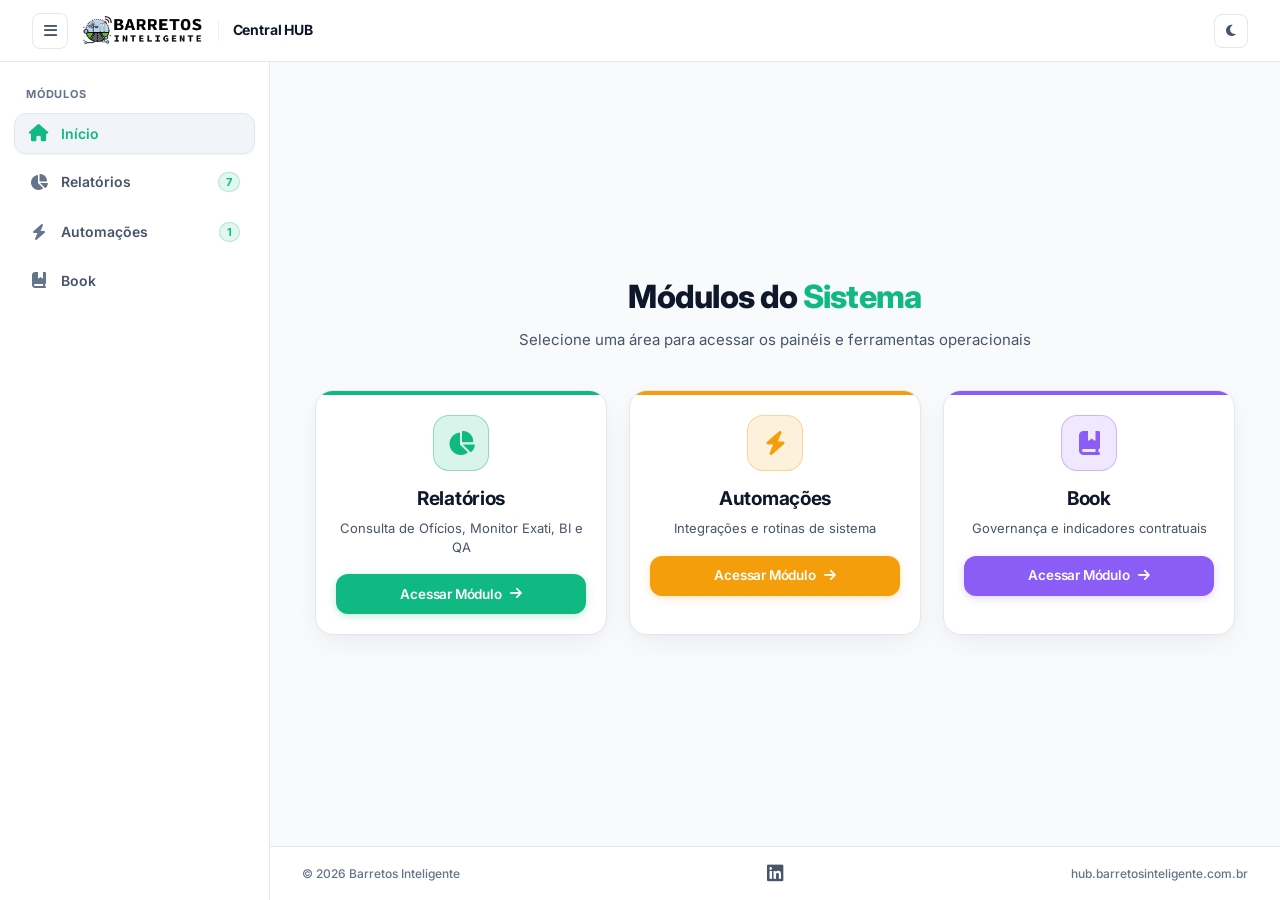
==== commit cb53a5fe: "feat(relatorios): adicionar painel BI Financeiro no Hub, sidebars e rotas" ====
--- a/00 - HUB/index.html
+++ b/00 - HUB/index.html
@@ -80,7 +80,7 @@
                                     <i class="fa-solid fa-chart-pie item-icon"></i>
                                     <span class="item-text">Relatórios</span>
                                 </div>
-                                <span class="sidebar-badge" title="6 páginas disponíveis">6</span>
+                                <span class="sidebar-badge" title="7 páginas disponíveis">7</span>
                             </button>
 
                             <!-- Submenu com as páginas vinculadas a Relatórios -->
@@ -92,6 +92,10 @@
                                 <a href="/exati" class="sidebar-subitem" id="sideLinkExati" title="Acessar Monitor Exati">
                                     <i class="fa-solid fa-chart-line sub-icon blue"></i>
                                     <span class="sub-text">Monitor Exati</span>
+                                </a>
+                                <a href="https://app.powerbi.com/links/XpQMjlIZWg?ctid=8f24b6d2-08f5-4c1b-ad53-63695583dc0e&pbi_source=linkShare&bookmarkGuid=72ea6fc5-3f5b-43fd-a4a5-baad9b97a1fc" target="_blank" rel="noopener noreferrer" class="sidebar-subitem" id="sideLinkBIFinanceiro" title="Acessar BI Financeiro (Power BI)">
+                                    <i class="fa-solid fa-coins sub-icon amber"></i>
+                                    <span class="sub-text">BI Financeiro</span>
                                 </a>
                                 <a href="https://app.powerbi.com/links/31OdxYhV_S?ctid=8f24b6d2-08f5-4c1b-ad53-63695583dc0e&pbi_source=linkShare" target="_blank" rel="noopener noreferrer" class="sidebar-subitem" id="sideLinkBIEstoque" title="Acessar BI Estoque (Power BI)">
                                     <i class="fa-solid fa-chart-column sub-icon amber"></i>
@@ -244,7 +248,20 @@
                                     </div>
                                 </a>
 
-                                <!-- Card 3: BI Estoque -->
+                                <!-- Card 3: BI Financeiro -->
+                                <a href="https://app.powerbi.com/links/XpQMjlIZWg?ctid=8f24b6d2-08f5-4c1b-ad53-63695583dc0e&pbi_source=linkShare&bookmarkGuid=72ea6fc5-3f5b-43fd-a4a5-baad9b97a1fc" target="_blank" rel="noopener noreferrer" class="portal-card bi-card" id="cardBIFinanceiro" title="Acessar BI Financeiro no Power BI">
+                                    <div class="portal-card-glow glow-amber"></div>
+                                    <div class="portal-icon-box amber">
+                                        <i class="fa-solid fa-coins"></i>
+                                    </div>
+                                    <h2 class="portal-name">BI Financeiro</h2>
+                                    <div class="portal-action-btn amber" id="btnOpenBIFinanceiro">
+                                        <span>Acessar Power BI</span>
+                                        <i class="fa-solid fa-arrow-up-right-from-square"></i>
+                                    </div>
+                                </a>
+
+                                <!-- Card 4: BI Estoque -->
                                 <a href="https://app.powerbi.com/links/31OdxYhV_S?ctid=8f24b6d2-08f5-4c1b-ad53-63695583dc0e&pbi_source=linkShare" target="_blank" rel="noopener noreferrer" class="portal-card bi-card" id="cardBIEstoque" title="Acessar BI Estoque no Power BI">
                                     <div class="portal-card-glow glow-amber"></div>
                                     <div class="portal-icon-box amber">
@@ -257,7 +274,7 @@
                                     </div>
                                 </a>
 
-                                <!-- Card 4: BI PMO -->
+                                <!-- Card 5: BI PMO -->
                                 <a href="https://app.powerbi.com/links/JFXSnNv-2H?ctid=8f24b6d2-08f5-4c1b-ad53-63695583dc0e&pbi_source=linkShare" target="_blank" rel="noopener noreferrer" class="portal-card bi-card" id="cardBIPMO" title="Acessar BI PMO no Power BI">
                                     <div class="portal-card-glow glow-amber"></div>
                                     <div class="portal-icon-box amber">
@@ -270,7 +287,7 @@
                                     </div>
                                 </a>
 
-                                <!-- Card 4: QA do Site -->
+                                <!-- Card 6: QA do Site -->
                                 <a href="/qa" class="portal-card qa-card" id="cardQA" title="Acessar Auditoria & QA do Site">
                                     <div class="portal-card-glow glow-purple"></div>
                                     <div class="portal-icon-box purple">
@@ -282,6 +299,8 @@
                                         <i class="fa-solid fa-arrow-right"></i>
                                     </div>
                                 </a>
+
+                                <!-- Card 7: Painel Alison -->
                                 <a href="/painel-alison" class="portal-card alison-card" id="cardPainelAlison" title="Acessar Painel Alison (Acesso Restrito)">
                                     <div class="portal-card-glow glow-green"></div>
                                     <div class="portal-icon-box green">
--- a/00 - HUB/css/sidebar.css
+++ b/00 - HUB/css/sidebar.css
@@ -1020,5 +1020,191 @@
     }
 }
 
-
-
+/* ==========================================================================
+   REGRAS GLOBAIS DE IMPRESSÃO / EXPORTAÇÃO EM PDF (@media print)
+   Garante remoção da barra lateral, topo, endbar (.hub-footer) e widgets
+   em todas as páginas do ecossistema, evitando sobreposição em tabelas e dados.
+   ========================================================================== */
+@media print {
+    /* 1. Ocultar completamente a navegação de tela, sidebar e endbar oficial */
+    .hub-footer,
+    footer.hub-footer,
+    footer,
+    .hub-sidebar,
+    .sidebar,
+    .sidebar-backdrop,
+    .sidebar-toggle-btn,
+    .navbar,
+    .hub-navbar,
+    .topbar,
+    .subnav-bar,
+    .subnav-container,
+    .radio-toast,
+    .modal-overlay,
+    .toast,
+    .nav-btn,
+    .btn-header,
+    .filter-popover,
+    .btn-filter-trigger,
+    .filter-dropdown-wrapper {
+        display: none !important;
+        visibility: hidden !important;
+        height: 0 !important;
+        min-height: 0 !important;
+        margin: 0 !important;
+        padding: 0 !important;
+        border: none !important;
+        opacity: 0 !important;
+        pointer-events: none !important;
+    }
+
+    /* 2. Resetar containers de layout para fluxo paginado natural */
+    html, body {
+        background: #ffffff !important;
+        color: #0f172a !important;
+        width: 100% !important;
+        height: auto !important;
+        min-height: 0 !important;
+        overflow: visible !important;
+        margin: 0 !important;
+        padding: 0 !important;
+    }
+
+    .hub-layout,
+    .hub-body-wrapper,
+    .hub-main-area,
+    .app-layout,
+    .main-container,
+    .exati-content-area,
+    .chat-content-area,
+    .content-body,
+    .main-content {
+        display: block !important;
+        width: 100% !important;
+        max-width: 100% !important;
+        min-width: 0 !important;
+        margin: 0 !important;
+        padding: 0 !important;
+        height: auto !important;
+        min-height: 0 !important;
+        overflow: visible !important;
+        position: static !important;
+        float: none !important;
+    }
+
+    /* 3. Evitar orfandade de títulos e garantir que títulos fiquem com suas tabelas */
+    .card-header,
+    .card-title,
+    .card-subtitle,
+    .section-title,
+    .section-subtitle {
+        page-break-after: avoid !important;
+        break-after: avoid !important;
+    }
+
+    .card.table-card,
+    .table-page-break {
+        page-break-before: always !important;
+        break-before: page !important;
+        margin-top: 0 !important;
+    }
+
+    /* 4. Densidade ultra-otimizada para tabelas caberem de 35 a 45 linhas por folha */
+    .card:has(table),
+    .card:has(.table-responsive),
+    .table-responsive,
+    table,
+    .data-table,
+    .documents-table,
+    .qa-table,
+    .analitico-table {
+        page-break-inside: auto !important;
+        break-inside: auto !important;
+    }
+
+    .table-responsive {
+        overflow: visible !important;
+        max-height: none !important;
+        height: auto !important;
+        display: block !important;
+        margin: 0 !important;
+        padding: 0 !important;
+    }
+
+    table,
+    .data-table,
+    .documents-table,
+    .qa-table,
+    .analitico-table {
+        width: 100% !important;
+        border-collapse: collapse !important;
+        font-size: 7pt !important;
+        line-height: 1.15 !important;
+    }
+
+    table th,
+    .data-table th,
+    .documents-table th,
+    .qa-table th,
+    .analitico-table th {
+        padding: 3.5px 5px !important;
+        font-size: 6.8pt !important;
+        font-weight: 700 !important;
+        text-transform: uppercase !important;
+        letter-spacing: 0.02em !important;
+        line-height: 1.15 !important;
+        background: #f1f5f9 !important;
+        color: #0f172a !important;
+        border-bottom: 2px solid #cbd5e1 !important;
+    }
+
+    table td,
+    .data-table td,
+    .documents-table td,
+    .qa-table td,
+    .analitico-table td {
+        padding: 2.5px 5px !important;
+        font-size: 7pt !important;
+        line-height: 1.15 !important;
+        border-bottom: 1px solid #e2e8f0 !important;
+        color: #334155 !important;
+        vertical-align: middle !important;
+    }
+
+    /* Badges, tags e pílulas ultra-compactas para não esticar as linhas */
+    .badge,
+    .badge-pill,
+    .badge-exclusao,
+    .kpi-tag-mes,
+    .status-badge {
+        padding: 1.5px 5px !important;
+        font-size: 6.5pt !important;
+        line-height: 1 !important;
+        border-radius: 3px !important;
+        display: inline-block !important;
+        vertical-align: middle !important;
+        margin: 0 !important;
+    }
+
+    .badge-tooltip-popup,
+    .badge-info-icon {
+        display: none !important;
+    }
+
+    thead {
+        display: table-header-group !important;
+    }
+
+    tbody {
+        display: table-row-group !important;
+    }
+
+    tr {
+        page-break-inside: avoid !important;
+        break-inside: avoid !important;
+        height: auto !important;
+    }
+}
+
+
+
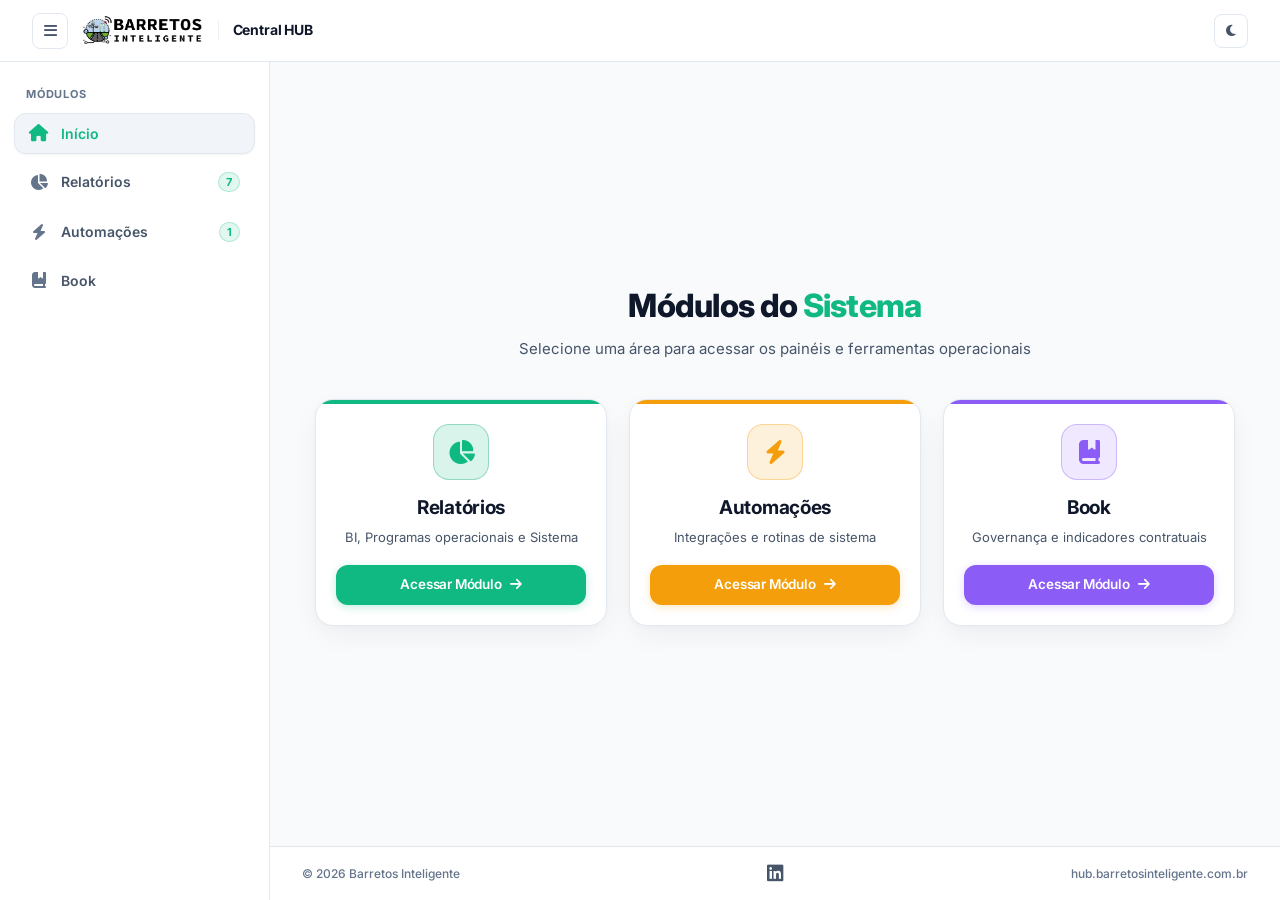
==== commit 2465ec38: "feat(ui): estruturar relatorios em 3 colunas executivas (BI, Programas, Sistema)" ====
--- a/00 - HUB/index.html
+++ b/00 - HUB/index.html
@@ -85,6 +85,24 @@
 
                             <!-- Submenu com as páginas vinculadas a Relatórios -->
                             <div class="sidebar-submenu" id="subRelatorios" style="display: none;">
+                                <div class="sidebar-submenu-heading"><i class="fa-solid fa-chart-pie"></i> BI</div>
+                                <a href="https://app.powerbi.com/links/XpQMjlIZWg?ctid=8f24b6d2-08f5-4c1b-ad53-63695583dc0e&pbi_source=linkShare&bookmarkGuid=72ea6fc5-3f5b-43fd-a4a5-baad9b97a1fc" target="_blank" rel="noopener noreferrer" class="sidebar-subitem" id="sideLinkBIFinanceiro" title="Acessar BI Financeiro (Power BI)" data-created-at="2026-10-19">
+                                    <i class="fa-solid fa-coins sub-icon amber"></i>
+                                    <span class="sub-text">BI Financeiro</span>
+                                    <span class="sub-badge-novo">NOVO</span>
+                                </a>
+                                <a href="https://app.powerbi.com/links/31OdxYhV_S?ctid=8f24b6d2-08f5-4c1b-ad53-63695583dc0e&pbi_source=linkShare" target="_blank" rel="noopener noreferrer" class="sidebar-subitem" id="sideLinkBIEstoque" title="Acessar BI Estoque (Power BI)" data-created-at="2026-10-15">
+                                    <i class="fa-solid fa-chart-column sub-icon amber"></i>
+                                    <span class="sub-text">BI Estoque</span>
+                                    <span class="sub-badge-novo">NOVO</span>
+                                </a>
+                                <a href="https://app.powerbi.com/links/JFXSnNv-2H?ctid=8f24b6d2-08f5-4c1b-ad53-63695583dc0e&pbi_source=linkShare" target="_blank" rel="noopener noreferrer" class="sidebar-subitem" id="sideLinkBIPMO" title="Acessar BI PMO (Power BI)" data-created-at="2026-10-19">
+                                    <i class="fa-solid fa-diagram-project sub-icon amber"></i>
+                                    <span class="sub-text">BI PMO</span>
+                                    <span class="sub-badge-novo">NOVO</span>
+                                </a>
+
+                                <div class="sidebar-submenu-heading"><i class="fa-solid fa-laptop-code"></i> Programas</div>
                                 <a href="/oficios" class="sidebar-subitem" id="sideLinkOficios" title="Acessar Consulta de Ofícios">
                                     <i class="fa-solid fa-folder-open sub-icon green"></i>
                                     <span class="sub-text">Consulta de Ofícios</span>
@@ -93,18 +111,8 @@
                                     <i class="fa-solid fa-chart-line sub-icon blue"></i>
                                     <span class="sub-text">Monitor Exati</span>
                                 </a>
-                                <a href="https://app.powerbi.com/links/XpQMjlIZWg?ctid=8f24b6d2-08f5-4c1b-ad53-63695583dc0e&pbi_source=linkShare&bookmarkGuid=72ea6fc5-3f5b-43fd-a4a5-baad9b97a1fc" target="_blank" rel="noopener noreferrer" class="sidebar-subitem" id="sideLinkBIFinanceiro" title="Acessar BI Financeiro (Power BI)">
-                                    <i class="fa-solid fa-coins sub-icon amber"></i>
-                                    <span class="sub-text">BI Financeiro</span>
-                                </a>
-                                <a href="https://app.powerbi.com/links/31OdxYhV_S?ctid=8f24b6d2-08f5-4c1b-ad53-63695583dc0e&pbi_source=linkShare" target="_blank" rel="noopener noreferrer" class="sidebar-subitem" id="sideLinkBIEstoque" title="Acessar BI Estoque (Power BI)">
-                                    <i class="fa-solid fa-chart-column sub-icon amber"></i>
-                                    <span class="sub-text">BI Estoque</span>
-                                </a>
-                                <a href="https://app.powerbi.com/links/JFXSnNv-2H?ctid=8f24b6d2-08f5-4c1b-ad53-63695583dc0e&pbi_source=linkShare" target="_blank" rel="noopener noreferrer" class="sidebar-subitem" id="sideLinkBIPMO" title="Acessar BI PMO (Power BI)">
-                                    <i class="fa-solid fa-diagram-project sub-icon amber"></i>
-                                    <span class="sub-text">BI PMO</span>
-                                </a>
+
+                                <div class="sidebar-submenu-heading"><i class="fa-solid fa-gears"></i> Sistema</div>
                                 <a href="/qa" class="sidebar-subitem" id="sideLinkQA" title="Acessar QA do Site">
                                     <i class="fa-solid fa-shield-halved sub-icon purple"></i>
                                     <span class="sub-text">QA do Site</span>
@@ -168,7 +176,7 @@
                                         <i class="fa-solid fa-chart-pie"></i>
                                     </div>
                                     <h2 class="portal-name">Relatórios</h2>
-                                    <p class="module-home-desc">Consulta de Ofícios, Monitor Exati, BI e QA</p>
+                                    <p class="module-home-desc">BI, Programas operacionais e Sistema</p>
                                     <div class="portal-action-btn">
                                         <span>Acessar Módulo</span>
                                         <i class="fa-solid fa-arrow-right"></i>
@@ -206,7 +214,7 @@
                         </div>
                     </section>
 
-                    <!-- PAINEL 1: RELATÓRIOS (Contém Consulta de Ofícios e Monitor Exati) -->
+                    <!-- PAINEL 1: RELATÓRIOS (Estruturado em 3 Colunas: BI, Programas e Sistema) -->
                     <section class="hub-tab-panel" id="panelRelatorios">
                         <div class="hub-container">
                             <div class="back-nav-bar">
@@ -218,100 +226,155 @@
 
                             <header class="hub-header">
                                 <h1 class="hub-title">Módulo de <span>Relatórios</span></h1>
-                                <p class="hub-subtitle">Painéis de inteligência documental e operações</p>
+                                <p class="hub-subtitle">Painéis de inteligência executiva, programas operacionais e governança</p>
                             </header>
 
-                            <div class="portal-grid">
-                                <!-- Card 1: Consulta de Ofícios -->
-                                <a href="/oficios" class="portal-card oficios-card" id="cardOficios" title="Acessar Consulta de Ofícios">
-                                    <div class="portal-card-glow"></div>
-                                    <div class="portal-icon-box">
-                                        <i class="fa-solid fa-folder-open"></i>
-                                    </div>
-                                    <h2 class="portal-name">Consulta de Ofícios</h2>
-                                    <div class="portal-action-btn" id="btnOpenOficios">
-                                        <span>Acessar Painel de Ofícios</span>
-                                        <i class="fa-solid fa-arrow-right"></i>
-                                    </div>
-                                </a>
-
-                                <!-- Card 2: Monitor Exati -->
-                                <a href="/exati" class="portal-card exati-card" id="cardExati" title="Acessar Monitor Exati">
-                                    <div class="portal-card-glow"></div>
-                                    <div class="portal-icon-box">
-                                        <i class="fa-solid fa-chart-line"></i>
-                                    </div>
-                                    <h2 class="portal-name">Monitor Exati</h2>
-                                    <div class="portal-action-btn blue" id="btnOpenExati">
-                                        <span>Acessar Monitor Exati</span>
-                                        <i class="fa-solid fa-arrow-right"></i>
-                                    </div>
-                                </a>
-
-                                <!-- Card 3: BI Financeiro -->
-                                <a href="https://app.powerbi.com/links/XpQMjlIZWg?ctid=8f24b6d2-08f5-4c1b-ad53-63695583dc0e&pbi_source=linkShare&bookmarkGuid=72ea6fc5-3f5b-43fd-a4a5-baad9b97a1fc" target="_blank" rel="noopener noreferrer" class="portal-card bi-card" id="cardBIFinanceiro" title="Acessar BI Financeiro no Power BI">
-                                    <div class="portal-card-glow glow-amber"></div>
-                                    <div class="portal-icon-box amber">
-                                        <i class="fa-solid fa-coins"></i>
-                                    </div>
-                                    <h2 class="portal-name">BI Financeiro</h2>
-                                    <div class="portal-action-btn amber" id="btnOpenBIFinanceiro">
-                                        <span>Acessar Power BI</span>
-                                        <i class="fa-solid fa-arrow-up-right-from-square"></i>
-                                    </div>
-                                </a>
-
-                                <!-- Card 4: BI Estoque -->
-                                <a href="https://app.powerbi.com/links/31OdxYhV_S?ctid=8f24b6d2-08f5-4c1b-ad53-63695583dc0e&pbi_source=linkShare" target="_blank" rel="noopener noreferrer" class="portal-card bi-card" id="cardBIEstoque" title="Acessar BI Estoque no Power BI">
-                                    <div class="portal-card-glow glow-amber"></div>
-                                    <div class="portal-icon-box amber">
-                                        <i class="fa-solid fa-chart-column"></i>
-                                    </div>
-                                    <h2 class="portal-name">BI Estoque</h2>
-                                    <div class="portal-action-btn amber" id="btnOpenBIEstoque">
-                                        <span>Acessar Power BI</span>
-                                        <i class="fa-solid fa-arrow-up-right-from-square"></i>
-                                    </div>
-                                </a>
-
-                                <!-- Card 5: BI PMO -->
-                                <a href="https://app.powerbi.com/links/JFXSnNv-2H?ctid=8f24b6d2-08f5-4c1b-ad53-63695583dc0e&pbi_source=linkShare" target="_blank" rel="noopener noreferrer" class="portal-card bi-card" id="cardBIPMO" title="Acessar BI PMO no Power BI">
-                                    <div class="portal-card-glow glow-amber"></div>
-                                    <div class="portal-icon-box amber">
-                                        <i class="fa-solid fa-diagram-project"></i>
-                                    </div>
-                                    <h2 class="portal-name">BI PMO</h2>
-                                    <div class="portal-action-btn amber" id="btnOpenBIPMO">
-                                        <span>Acessar Power BI</span>
-                                        <i class="fa-solid fa-arrow-up-right-from-square"></i>
-                                    </div>
-                                </a>
-
-                                <!-- Card 6: QA do Site -->
-                                <a href="/qa" class="portal-card qa-card" id="cardQA" title="Acessar Auditoria & QA do Site">
-                                    <div class="portal-card-glow glow-purple"></div>
-                                    <div class="portal-icon-box purple">
-                                        <i class="fa-solid fa-shield-halved"></i>
-                                    </div>
-                                    <h2 class="portal-name">QA do Site</h2>
-                                    <div class="portal-action-btn purple" id="btnOpenQA">
-                                        <span>Acessar Painel de QA</span>
-                                        <i class="fa-solid fa-arrow-right"></i>
-                                    </div>
-                                </a>
-
-                                <!-- Card 7: Painel Alison -->
-                                <a href="/painel-alison" class="portal-card alison-card" id="cardPainelAlison" title="Acessar Painel Alison (Acesso Restrito)">
-                                    <div class="portal-card-glow glow-green"></div>
-                                    <div class="portal-icon-box green">
-                                        <i class="fa-solid fa-user-shield"></i>
-                                    </div>
-                                    <h2 class="portal-name">Painel Alison</h2>
-                                    <div class="portal-action-btn green" id="btnOpenPainelAlison">
-                                        <span>Acessar Painel</span>
-                                        <i class="fa-solid fa-lock"></i>
-                                    </div>
-                                </a>
+                            <!-- Grade Executiva em 3 Colunas -->
+                            <div class="reports-columns-grid">
+                                <!-- Coluna 1: BI -->
+                                <div class="reports-column col-bi">
+                                    <div class="reports-column-header">
+                                        <div class="col-header-left">
+                                            <div class="col-header-icon amber">
+                                                <i class="fa-solid fa-chart-pie"></i>
+                                            </div>
+                                            <div class="col-header-info">
+                                                <h3 class="col-title">BI</h3>
+                                                <span class="col-desc">Dashboards Gerenciais</span>
+                                            </div>
+                                        </div>
+                                        <span class="col-badge amber">3 BIs</span>
+                                    </div>
+                                    <div class="reports-column-cards">
+                                        <!-- Card 1: BI Financeiro -->
+                                        <a href="https://app.powerbi.com/links/XpQMjlIZWg?ctid=8f24b6d2-08f5-4c1b-ad53-63695583dc0e&pbi_source=linkShare&bookmarkGuid=72ea6fc5-3f5b-43fd-a4a5-baad9b97a1fc" target="_blank" rel="noopener noreferrer" class="portal-card bi-card" id="cardBIFinanceiro" title="Acessar BI Financeiro no Power BI" data-created-at="2026-10-19">
+                                            <div class="portal-card-glow glow-amber"></div>
+                                            <span class="portal-badge-novo"><span class="badge-dot"></span>NOVO</span>
+                                            <div class="portal-icon-box amber">
+                                                <i class="fa-solid fa-coins"></i>
+                                            </div>
+                                            <h2 class="portal-name">BI Financeiro</h2>
+                                            <div class="portal-action-btn amber" id="btnOpenBIFinanceiro">
+                                                <span>Acessar Power BI</span>
+                                                <i class="fa-solid fa-arrow-up-right-from-square"></i>
+                                            </div>
+                                        </a>
+
+                                        <!-- Card 2: BI Estoque -->
+                                        <a href="https://app.powerbi.com/links/31OdxYhV_S?ctid=8f24b6d2-08f5-4c1b-ad53-63695583dc0e&pbi_source=linkShare" target="_blank" rel="noopener noreferrer" class="portal-card bi-card" id="cardBIEstoque" title="Acessar BI Estoque no Power BI" data-created-at="2026-10-15">
+                                            <div class="portal-card-glow glow-amber"></div>
+                                            <span class="portal-badge-novo"><span class="badge-dot"></span>NOVO</span>
+                                            <div class="portal-icon-box amber">
+                                                <i class="fa-solid fa-chart-column"></i>
+                                            </div>
+                                            <h2 class="portal-name">BI Estoque</h2>
+                                            <div class="portal-action-btn amber" id="btnOpenBIEstoque">
+                                                <span>Acessar Power BI</span>
+                                                <i class="fa-solid fa-arrow-up-right-from-square"></i>
+                                            </div>
+                                        </a>
+
+                                        <!-- Card 3: BI PMO -->
+                                        <a href="https://app.powerbi.com/links/JFXSnNv-2H?ctid=8f24b6d2-08f5-4c1b-ad53-63695583dc0e&pbi_source=linkShare" target="_blank" rel="noopener noreferrer" class="portal-card bi-card" id="cardBIPMO" title="Acessar BI PMO no Power BI" data-created-at="2026-10-19">
+                                            <div class="portal-card-glow glow-amber"></div>
+                                            <span class="portal-badge-novo"><span class="badge-dot"></span>NOVO</span>
+                                            <div class="portal-icon-box amber">
+                                                <i class="fa-solid fa-diagram-project"></i>
+                                            </div>
+                                            <h2 class="portal-name">BI PMO</h2>
+                                            <div class="portal-action-btn amber" id="btnOpenBIPMO">
+                                                <span>Acessar Power BI</span>
+                                                <i class="fa-solid fa-arrow-up-right-from-square"></i>
+                                            </div>
+                                        </a>
+                                    </div>
+                                </div>
+
+                                <!-- Coluna 2: Programas -->
+                                <div class="reports-column col-programas">
+                                    <div class="reports-column-header">
+                                        <div class="col-header-left">
+                                            <div class="col-header-icon blue">
+                                                <i class="fa-solid fa-laptop-code"></i>
+                                            </div>
+                                            <div class="col-header-info">
+                                                <h3 class="col-title">Programas</h3>
+                                                <span class="col-desc">Operação & Processos</span>
+                                            </div>
+                                        </div>
+                                        <span class="col-badge blue">2 Ferramentas</span>
+                                    </div>
+                                    <div class="reports-column-cards">
+                                        <!-- Card 1: Consulta de Ofícios -->
+                                        <a href="/oficios" class="portal-card oficios-card" id="cardOficios" title="Acessar Consulta de Ofícios">
+                                            <div class="portal-card-glow"></div>
+                                            <div class="portal-icon-box">
+                                                <i class="fa-solid fa-folder-open"></i>
+                                            </div>
+                                            <h2 class="portal-name">Consulta de Ofícios</h2>
+                                            <div class="portal-action-btn" id="btnOpenOficios">
+                                                <span>Acessar Painel de Ofícios</span>
+                                                <i class="fa-solid fa-arrow-right"></i>
+                                            </div>
+                                        </a>
+
+                                        <!-- Card 2: Monitor Exati -->
+                                        <a href="/exati" class="portal-card exati-card" id="cardExati" title="Acessar Monitor Exati">
+                                            <div class="portal-card-glow"></div>
+                                            <div class="portal-icon-box">
+                                                <i class="fa-solid fa-chart-line"></i>
+                                            </div>
+                                            <h2 class="portal-name">Monitor Exati</h2>
+                                            <div class="portal-action-btn blue" id="btnOpenExati">
+                                                <span>Acessar Monitor Exati</span>
+                                                <i class="fa-solid fa-arrow-right"></i>
+                                            </div>
+                                        </a>
+                                    </div>
+                                </div>
+
+                                <!-- Coluna 3: Sistema -->
+                                <div class="reports-column col-sistema">
+                                    <div class="reports-column-header">
+                                        <div class="col-header-left">
+                                            <div class="col-header-icon purple">
+                                                <i class="fa-solid fa-gears"></i>
+                                            </div>
+                                            <div class="col-header-info">
+                                                <h3 class="col-title">Sistema</h3>
+                                                <span class="col-desc">Governança & Auditoria</span>
+                                            </div>
+                                        </div>
+                                        <span class="col-badge purple">2 Painéis</span>
+                                    </div>
+                                    <div class="reports-column-cards">
+                                        <!-- Card 1: QA do Site -->
+                                        <a href="/qa" class="portal-card qa-card" id="cardQA" title="Acessar Auditoria & QA do Site">
+                                            <div class="portal-card-glow glow-purple"></div>
+                                            <div class="portal-icon-box purple">
+                                                <i class="fa-solid fa-shield-halved"></i>
+                                            </div>
+                                            <h2 class="portal-name">QA do Site</h2>
+                                            <div class="portal-action-btn purple" id="btnOpenQA">
+                                                <span>Acessar Painel de QA</span>
+                                                <i class="fa-solid fa-arrow-right"></i>
+                                            </div>
+                                        </a>
+
+                                        <!-- Card 2: Painel Alison -->
+                                        <a href="/painel-alison" class="portal-card alison-card" id="cardPainelAlison" title="Acessar Painel Alison (Acesso Restrito)">
+                                            <div class="portal-card-glow glow-green"></div>
+                                            <div class="portal-icon-box green">
+                                                <i class="fa-solid fa-user-shield"></i>
+                                            </div>
+                                            <h2 class="portal-name">Painel Alison</h2>
+                                            <div class="portal-action-btn green" id="btnOpenPainelAlison">
+                                                <span>Acessar Painel</span>
+                                                <i class="fa-solid fa-lock"></i>
+                                            </div>
+                                        </a>
+                                    </div>
+                                </div>
                             </div>
                         </div>
                     </section>
--- a/00 - HUB/css/style.css
+++ b/00 - HUB/css/style.css
@@ -481,6 +481,44 @@
     border-radius: 2px;
 }
 
+/* Divisores e Cabeçalhos de Seções do Submenu */
+.sidebar-submenu-heading {
+    font-size: 9.5px;
+    font-weight: 700;
+    text-transform: uppercase;
+    letter-spacing: 0.8px;
+    color: var(--text-dim, #94a3b8);
+    padding: 8px 10px 4px 4px;
+    user-select: none;
+    display: flex;
+    align-items: center;
+    gap: 6px;
+}
+
+.sidebar-submenu-heading:first-child {
+    padding-top: 2px;
+}
+
+.sidebar-submenu-heading::after {
+    content: '';
+    flex: 1;
+    height: 1px;
+    background: var(--border-color, #e2e8f0);
+    opacity: 0.6;
+}
+
+[data-theme="dark"] .sidebar-submenu-heading {
+    color: #64748b;
+}
+
+[data-theme="dark"] .sidebar-submenu-heading::after {
+    background: var(--border-color, #1e2d4a);
+}
+
+.hub-sidebar.collapsed .sidebar-submenu-heading {
+    display: none !important;
+}
+
 .sidebar-subitem {
     display: flex;
     align-items: center;
@@ -520,6 +558,35 @@
 .sidebar-subitem .sub-icon.amber,
 .sidebar-subitem .sub-icon.yellow {
     color: #f59e0b;
+}
+
+/* Tag executiva [NOVO] para subitens */
+.sidebar-subitem .sub-badge-novo {
+    margin-left: auto;
+    background: linear-gradient(135deg, #10b981 0%, #059669 100%);
+    color: #ffffff;
+    font-size: 8.5px;
+    font-weight: 800;
+    letter-spacing: 0.6px;
+    padding: 1.5px 5.5px;
+    border-radius: 4px;
+    line-height: 1.2;
+    text-transform: uppercase;
+    box-shadow: 0 1px 4px rgba(16, 185, 129, 0.35);
+    white-space: nowrap;
+    display: inline-flex;
+    align-items: center;
+    transition: var(--transition, all 0.2s ease);
+}
+
+[data-theme="dark"] .sidebar-subitem .sub-badge-novo {
+    background: linear-gradient(135deg, #059669 0%, #047857 100%);
+    color: #ecfdf5;
+    box-shadow: 0 1px 6px rgba(16, 185, 129, 0.25);
+}
+
+.hub-sidebar.collapsed .sidebar-subitem .sub-badge-novo {
+    display: none !important;
 }
 
 .sidebar-spacer {
@@ -686,7 +753,211 @@
 }
 
 /* ==========================================================================
-   Portal Cards Grid (Os 2 Destaques Centrais)
+   Relatórios: Grade Executiva em 3 Colunas (BI, Programas, Sistema)
+   ========================================================================== */
+#panelRelatorios .hub-container {
+    max-width: 1200px;
+}
+
+.reports-columns-grid {
+    display: grid;
+    grid-template-columns: repeat(3, 1fr);
+    gap: 24px;
+    width: 100%;
+    margin: 0 auto;
+    align-items: start;
+}
+
+.reports-column {
+    background: var(--bg-card);
+    border: 1.5px solid var(--border-color);
+    border-radius: 22px;
+    padding: 20px 18px 22px;
+    display: flex;
+    flex-direction: column;
+    box-shadow: var(--shadow-card);
+    transition: var(--transition);
+    position: relative;
+    overflow: hidden;
+}
+
+.reports-column:hover {
+    border-color: rgba(37, 99, 235, 0.28);
+    box-shadow: 0 12px 30px -8px rgba(0, 0, 0, 0.08);
+}
+
+[data-theme="dark"] .reports-column {
+    background: var(--bg-card);
+    border-color: var(--border-color);
+}
+
+[data-theme="dark"] .reports-column:hover {
+    border-color: rgba(59, 130, 246, 0.35);
+    box-shadow: 0 12px 30px -8px rgba(0, 0, 0, 0.35);
+}
+
+/* Col Top Accent Line */
+.reports-column::before {
+    content: '';
+    position: absolute;
+    top: 0;
+    left: 0;
+    right: 0;
+    height: 3.5px;
+    background: var(--accent-emerald);
+}
+
+.reports-column.col-bi::before {
+    background: #f59e0b;
+}
+
+.reports-column.col-programas::before {
+    background: var(--accent-blue);
+}
+
+.reports-column.col-sistema::before {
+    background: #8b5cf6;
+}
+
+/* Header da Coluna */
+.reports-column-header {
+    display: flex;
+    align-items: center;
+    justify-content: space-between;
+    padding-bottom: 14px;
+    margin-bottom: 16px;
+    border-bottom: 1px solid var(--border-subtle);
+}
+
+.col-header-left {
+    display: flex;
+    align-items: center;
+    gap: 12px;
+    text-align: left;
+}
+
+.col-header-icon {
+    width: 38px;
+    height: 38px;
+    border-radius: 12px;
+    display: flex;
+    align-items: center;
+    justify-content: center;
+    font-size: 16px;
+    flex-shrink: 0;
+}
+
+.col-header-icon.amber {
+    background: rgba(245, 158, 11, 0.12);
+    color: #f59e0b;
+    border: 1px solid rgba(245, 158, 11, 0.25);
+}
+
+.col-header-icon.blue {
+    background: var(--accent-blue-glow);
+    color: var(--accent-blue);
+    border: 1px solid rgba(37, 99, 235, 0.25);
+}
+
+.col-header-icon.purple {
+    background: rgba(139, 92, 246, 0.12);
+    color: #8b5cf6;
+    border: 1px solid rgba(139, 92, 246, 0.25);
+}
+
+.col-header-info {
+    display: flex;
+    flex-direction: column;
+}
+
+.col-title {
+    font-size: 16.5px;
+    font-weight: 700;
+    color: var(--text-primary);
+    margin: 0;
+    letter-spacing: -0.3px;
+    line-height: 1.2;
+}
+
+.col-desc {
+    font-size: 11.5px;
+    color: var(--text-muted);
+    font-weight: 500;
+    margin-top: 2px;
+}
+
+.col-badge {
+    padding: 3px 9px;
+    border-radius: var(--radius-full);
+    font-size: 11px;
+    font-weight: 700;
+    letter-spacing: 0.3px;
+}
+
+.col-badge.amber {
+    background: rgba(245, 158, 11, 0.12);
+    color: #d97706;
+}
+
+.col-badge.blue {
+    background: var(--accent-blue-glow);
+    color: var(--accent-blue);
+}
+
+.col-badge.purple {
+    background: rgba(139, 92, 246, 0.12);
+    color: #8b5cf6;
+}
+
+[data-theme="dark"] .col-badge.amber {
+    background: rgba(245, 158, 11, 0.2);
+    color: #fbbf24;
+}
+
+[data-theme="dark"] .col-badge.blue {
+    background: rgba(37, 99, 235, 0.2);
+    color: #60a5fa;
+}
+
+[data-theme="dark"] .col-badge.purple {
+    background: rgba(139, 92, 246, 0.2);
+    color: #c084fc;
+}
+
+/* Lista de Cards dentro da Coluna */
+.reports-column-cards {
+    display: flex;
+    flex-direction: column;
+    gap: 16px;
+    width: 100%;
+}
+
+.reports-column-cards .portal-card {
+    width: 100%;
+    margin: 0;
+    box-sizing: border-box;
+}
+
+@media (max-width: 992px) {
+    .reports-columns-grid {
+        grid-template-columns: repeat(2, 1fr);
+    }
+    .reports-column.col-sistema {
+        grid-column: span 2;
+    }
+}
+
+@media (max-width: 680px) {
+    .reports-columns-grid {
+        grid-template-columns: 1fr;
+    }
+    .reports-column.col-sistema {
+        grid-column: span 1;
+    }
+}
+
+/* ==========================================================================
+   Portal Cards Grid (Para Automações e Book)
    ========================================================================== */
 .portal-grid {
     display: grid;
@@ -728,6 +999,51 @@
 
 .portal-card.exati-card .portal-card-glow {
     background: var(--accent-blue);
+}
+
+/* Tag executiva [NOVO] para cards da Central HUB */
+.portal-badge-novo {
+    position: absolute;
+    top: 13px;
+    right: 14px;
+    background: linear-gradient(135deg, #10b981 0%, #059669 100%);
+    color: #ffffff;
+    font-size: 9.5px;
+    font-weight: 800;
+    letter-spacing: 0.6px;
+    text-transform: uppercase;
+    padding: 3px 8.5px;
+    border-radius: 9999px;
+    box-shadow: 0 2px 8px rgba(16, 185, 129, 0.35);
+    display: inline-flex;
+    align-items: center;
+    gap: 4.5px;
+    border: 1px solid rgba(255, 255, 255, 0.25);
+    z-index: 5;
+    pointer-events: none;
+    line-height: 1.2;
+    transition: var(--transition);
+}
+
+.portal-badge-novo .badge-dot {
+    width: 5px;
+    height: 5px;
+    border-radius: 50%;
+    background: #ffffff;
+    box-shadow: 0 0 6px #ffffff;
+    animation: pulse-dot 1.8s infinite ease-in-out;
+}
+
+@keyframes pulse-dot {
+    0%, 100% { opacity: 1; transform: scale(1); }
+    50% { opacity: 0.35; transform: scale(0.65); }
+}
+
+[data-theme="dark"] .portal-badge-novo {
+    background: linear-gradient(135deg, #059669 0%, #047857 100%);
+    color: #ecfdf5;
+    box-shadow: 0 2px 10px rgba(16, 185, 129, 0.35);
+    border-color: rgba(52, 211, 153, 0.35);
 }
 
 .portal-card:hover {
--- a/00 - HUB/css/sidebar.css
+++ b/00 - HUB/css/sidebar.css
@@ -592,6 +592,44 @@
     background: var(--border-color, #1e2d4a);
 }
 
+/* Divisores e Cabeçalhos de Seções do Submenu */
+.sidebar-submenu-heading {
+    font-size: 9.5px;
+    font-weight: 700;
+    text-transform: uppercase;
+    letter-spacing: 0.8px;
+    color: var(--text-dim, #94a3b8);
+    padding: 8px 10px 4px 4px;
+    user-select: none;
+    display: flex;
+    align-items: center;
+    gap: 6px;
+}
+
+.sidebar-submenu-heading:first-child {
+    padding-top: 2px;
+}
+
+.sidebar-submenu-heading::after {
+    content: '';
+    flex: 1;
+    height: 1px;
+    background: var(--border-color, #e2e8f0);
+    opacity: 0.6;
+}
+
+[data-theme="dark"] .sidebar-submenu-heading {
+    color: #64748b;
+}
+
+[data-theme="dark"] .sidebar-submenu-heading::after {
+    background: var(--border-color, #1e2d4a);
+}
+
+.hub-sidebar.collapsed .sidebar-submenu-heading {
+    display: none !important;
+}
+
 .sidebar-subitem {
     display: flex;
     align-items: center;
@@ -653,11 +691,37 @@
     color: #f59e0b;
 }
 
+/* Tag executiva [NOVO] para subitens */
+.sidebar-subitem .sub-badge-novo {
+    margin-left: auto;
+    background: linear-gradient(135deg, #10b981 0%, #059669 100%);
+    color: #ffffff;
+    font-size: 8.5px;
+    font-weight: 800;
+    letter-spacing: 0.6px;
+    padding: 1.5px 5.5px;
+    border-radius: 4px;
+    line-height: 1.2;
+    text-transform: uppercase;
+    box-shadow: 0 1px 4px rgba(16, 185, 129, 0.35);
+    white-space: nowrap;
+    display: inline-flex;
+    align-items: center;
+    transition: var(--transition, all 0.2s ease);
+}
+
+[data-theme="dark"] .sidebar-subitem .sub-badge-novo {
+    background: linear-gradient(135deg, #059669 0%, #047857 100%);
+    color: #ecfdf5;
+    box-shadow: 0 1px 6px rgba(16, 185, 129, 0.25);
+}
+
 /* Colapsado */
 .hub-sidebar.collapsed .item-text,
 .hub-sidebar.collapsed .sidebar-badge,
 .hub-sidebar.collapsed .sidebar-pill-badge,
-.hub-sidebar.collapsed .sidebar-submenu {
+.hub-sidebar.collapsed .sidebar-submenu,
+.hub-sidebar.collapsed .sub-badge-novo {
     display: none !important;
 }
 
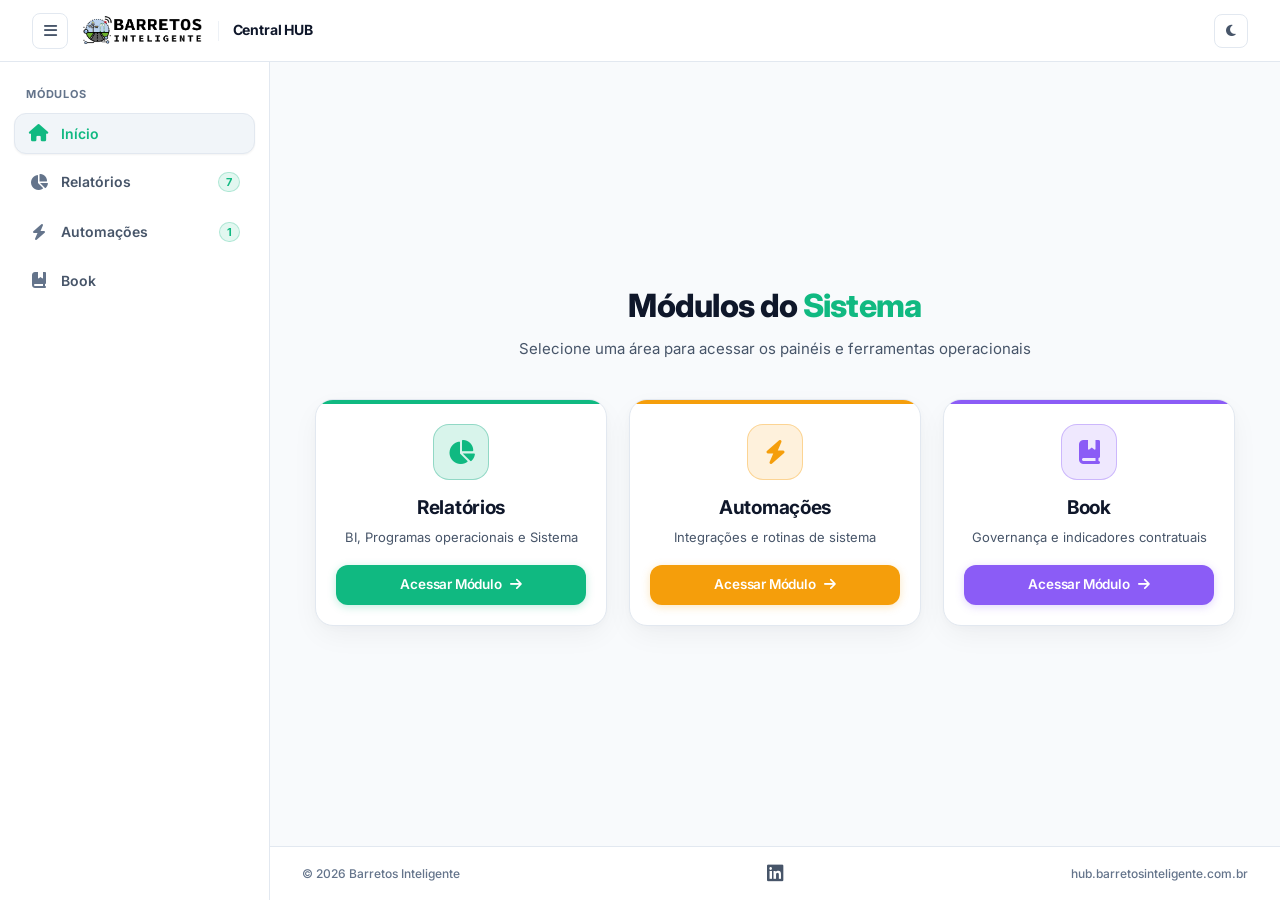
==== commit 3f536977: "feat(pmo): atualizar URL oficial do Power BI PMO" ====
--- a/00 - HUB/index.html
+++ b/00 - HUB/index.html
@@ -86,7 +86,7 @@
                             <!-- Submenu com as páginas vinculadas a Relatórios -->
                             <div class="sidebar-submenu" id="subRelatorios" style="display: none;">
                                 <div class="sidebar-submenu-heading"><i class="fa-solid fa-chart-pie"></i> BI</div>
-                                <a href="https://app.powerbi.com/links/XpQMjlIZWg?ctid=8f24b6d2-08f5-4c1b-ad53-63695583dc0e&pbi_source=linkShare&bookmarkGuid=72ea6fc5-3f5b-43fd-a4a5-baad9b97a1fc" target="_blank" rel="noopener noreferrer" class="sidebar-subitem" id="sideLinkBIFinanceiro" title="Acessar BI Financeiro (Power BI)" data-created-at="2026-10-19">
+                                <a href="https://app.powerbi.com/groups/fe32f0b4-abda-4437-a452-a311f5356946/reports/6a7a61cd-3d1c-4f73-a174-f1cf32900cbd?ctid=8f24b6d2-08f5-4c1b-ad53-63695583dc0e&pbi_source=linkShare" target="_blank" rel="noopener noreferrer" class="sidebar-subitem" id="sideLinkBIFinanceiro" title="Acessar BI Financeiro (Power BI)" data-created-at="2026-10-19">
                                     <i class="fa-solid fa-coins sub-icon amber"></i>
                                     <span class="sub-text">BI Financeiro</span>
                                     <span class="sub-badge-novo">NOVO</span>
@@ -96,7 +96,7 @@
                                     <span class="sub-text">BI Estoque</span>
                                     <span class="sub-badge-novo">NOVO</span>
                                 </a>
-                                <a href="https://app.powerbi.com/links/JFXSnNv-2H?ctid=8f24b6d2-08f5-4c1b-ad53-63695583dc0e&pbi_source=linkShare" target="_blank" rel="noopener noreferrer" class="sidebar-subitem" id="sideLinkBIPMO" title="Acessar BI PMO (Power BI)" data-created-at="2026-10-19">
+                                <a href="https://app.powerbi.com/groups/fe32f0b4-abda-4437-a452-a311f5356946/reports/eeb927cf-925b-44d9-9cd0-0e751d0b7fcd?ctid=8f24b6d2-08f5-4c1b-ad53-63695583dc0e&pbi_source=linkShare" target="_blank" rel="noopener noreferrer" class="sidebar-subitem" id="sideLinkBIPMO" title="Acessar BI PMO (Power BI)" data-created-at="2026-10-19">
                                     <i class="fa-solid fa-diagram-project sub-icon amber"></i>
                                     <span class="sub-text">BI PMO</span>
                                     <span class="sub-badge-novo">NOVO</span>
@@ -247,7 +247,7 @@
                                     </div>
                                     <div class="reports-column-cards">
                                         <!-- Card 1: BI Financeiro -->
-                                        <a href="https://app.powerbi.com/links/XpQMjlIZWg?ctid=8f24b6d2-08f5-4c1b-ad53-63695583dc0e&pbi_source=linkShare&bookmarkGuid=72ea6fc5-3f5b-43fd-a4a5-baad9b97a1fc" target="_blank" rel="noopener noreferrer" class="portal-card bi-card" id="cardBIFinanceiro" title="Acessar BI Financeiro no Power BI" data-created-at="2026-10-19">
+                                        <a href="https://app.powerbi.com/groups/fe32f0b4-abda-4437-a452-a311f5356946/reports/6a7a61cd-3d1c-4f73-a174-f1cf32900cbd?ctid=8f24b6d2-08f5-4c1b-ad53-63695583dc0e&pbi_source=linkShare" target="_blank" rel="noopener noreferrer" class="portal-card bi-card" id="cardBIFinanceiro" title="Acessar BI Financeiro no Power BI" data-created-at="2026-10-19">
                                             <div class="portal-card-glow glow-amber"></div>
                                             <span class="portal-badge-novo"><span class="badge-dot"></span>NOVO</span>
                                             <div class="portal-icon-box amber">
@@ -275,7 +275,7 @@
                                         </a>
 
                                         <!-- Card 3: BI PMO -->
-                                        <a href="https://app.powerbi.com/links/JFXSnNv-2H?ctid=8f24b6d2-08f5-4c1b-ad53-63695583dc0e&pbi_source=linkShare" target="_blank" rel="noopener noreferrer" class="portal-card bi-card" id="cardBIPMO" title="Acessar BI PMO no Power BI" data-created-at="2026-10-19">
+                                        <a href="https://app.powerbi.com/groups/fe32f0b4-abda-4437-a452-a311f5356946/reports/eeb927cf-925b-44d9-9cd0-0e751d0b7fcd?ctid=8f24b6d2-08f5-4c1b-ad53-63695583dc0e&pbi_source=linkShare" target="_blank" rel="noopener noreferrer" class="portal-card bi-card" id="cardBIPMO" title="Acessar BI PMO no Power BI" data-created-at="2026-10-19">
                                             <div class="portal-card-glow glow-amber"></div>
                                             <span class="portal-badge-novo"><span class="badge-dot"></span>NOVO</span>
                                             <div class="portal-icon-box amber">
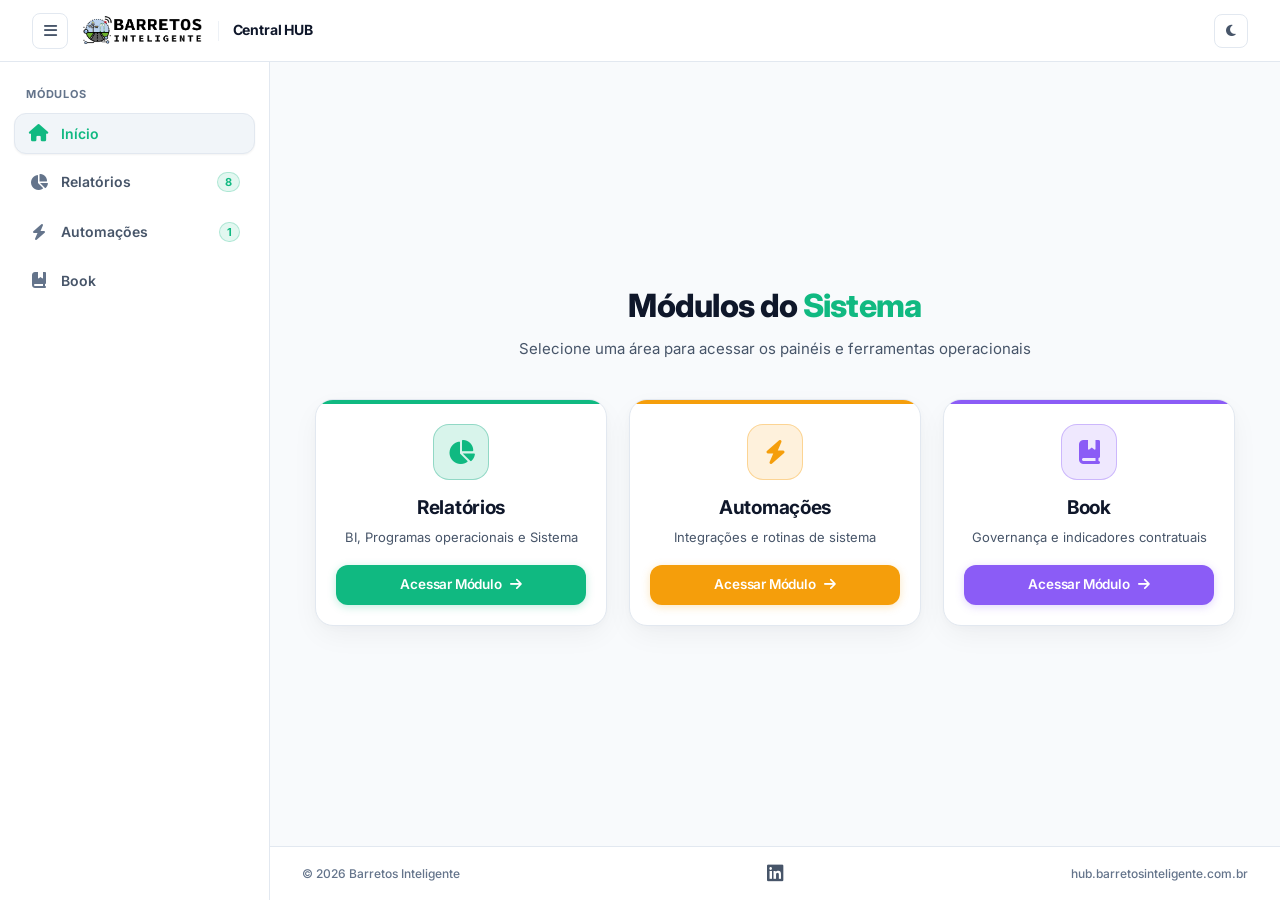
==== commit fbf4c77f: "feat(relatorios): adicionar painel BI Energia no Hub, sidebars e rotas" ====
--- a/00 - HUB/index.html
+++ b/00 - HUB/index.html
@@ -80,7 +80,7 @@
                                     <i class="fa-solid fa-chart-pie item-icon"></i>
                                     <span class="item-text">Relatórios</span>
                                 </div>
-                                <span class="sidebar-badge" title="7 páginas disponíveis">7</span>
+                                <span class="sidebar-badge" title="8 páginas disponíveis">8</span>
                             </button>
 
                             <!-- Submenu com as páginas vinculadas a Relatórios -->
@@ -99,6 +99,11 @@
                                 <a href="https://app.powerbi.com/groups/fe32f0b4-abda-4437-a452-a311f5356946/reports/eeb927cf-925b-44d9-9cd0-0e751d0b7fcd?ctid=8f24b6d2-08f5-4c1b-ad53-63695583dc0e&pbi_source=linkShare" target="_blank" rel="noopener noreferrer" class="sidebar-subitem" id="sideLinkBIPMO" title="Acessar BI PMO (Power BI)" data-created-at="2026-10-19">
                                     <i class="fa-solid fa-diagram-project sub-icon amber"></i>
                                     <span class="sub-text">BI PMO</span>
+                                    <span class="sub-badge-novo">NOVO</span>
+                                </a>
+                                <a href="https://app.powerbi.com/links/kLX_5olJoV?ctid=8f24b6d2-08f5-4c1b-ad53-63695583dc0e&pbi_source=linkShare" target="_blank" rel="noopener noreferrer" class="sidebar-subitem" id="sideLinkBIEnergia" title="Acessar BI Energia (Power BI)" data-created-at="2026-10-20">
+                                    <i class="fa-solid fa-bolt sub-icon amber"></i>
+                                    <span class="sub-text">BI Energia</span>
                                     <span class="sub-badge-novo">NOVO</span>
                                 </a>
 
@@ -243,7 +248,7 @@
                                                 <span class="col-desc">Dashboards Gerenciais</span>
                                             </div>
                                         </div>
-                                        <span class="col-badge amber">3 BIs</span>
+                                        <span class="col-badge amber">4 BIs</span>
                                     </div>
                                     <div class="reports-column-cards">
                                         <!-- Card 1: BI Financeiro -->
@@ -283,6 +288,20 @@
                                             </div>
                                             <h2 class="portal-name">BI PMO</h2>
                                             <div class="portal-action-btn amber" id="btnOpenBIPMO">
+                                                <span>Acessar Power BI</span>
+                                                <i class="fa-solid fa-arrow-up-right-from-square"></i>
+                                            </div>
+                                        </a>
+
+                                        <!-- Card 4: BI Energia -->
+                                        <a href="https://app.powerbi.com/links/kLX_5olJoV?ctid=8f24b6d2-08f5-4c1b-ad53-63695583dc0e&pbi_source=linkShare" target="_blank" rel="noopener noreferrer" class="portal-card bi-card" id="cardBIEnergia" title="Acessar BI Energia no Power BI" data-created-at="2026-10-20">
+                                            <div class="portal-card-glow glow-amber"></div>
+                                            <span class="portal-badge-novo"><span class="badge-dot"></span>NOVO</span>
+                                            <div class="portal-icon-box amber">
+                                                <i class="fa-solid fa-bolt"></i>
+                                            </div>
+                                            <h2 class="portal-name">BI Energia</h2>
+                                            <div class="portal-action-btn amber" id="btnOpenBIEnergia">
                                                 <span>Acessar Power BI</span>
                                                 <i class="fa-solid fa-arrow-up-right-from-square"></i>
                                             </div>
